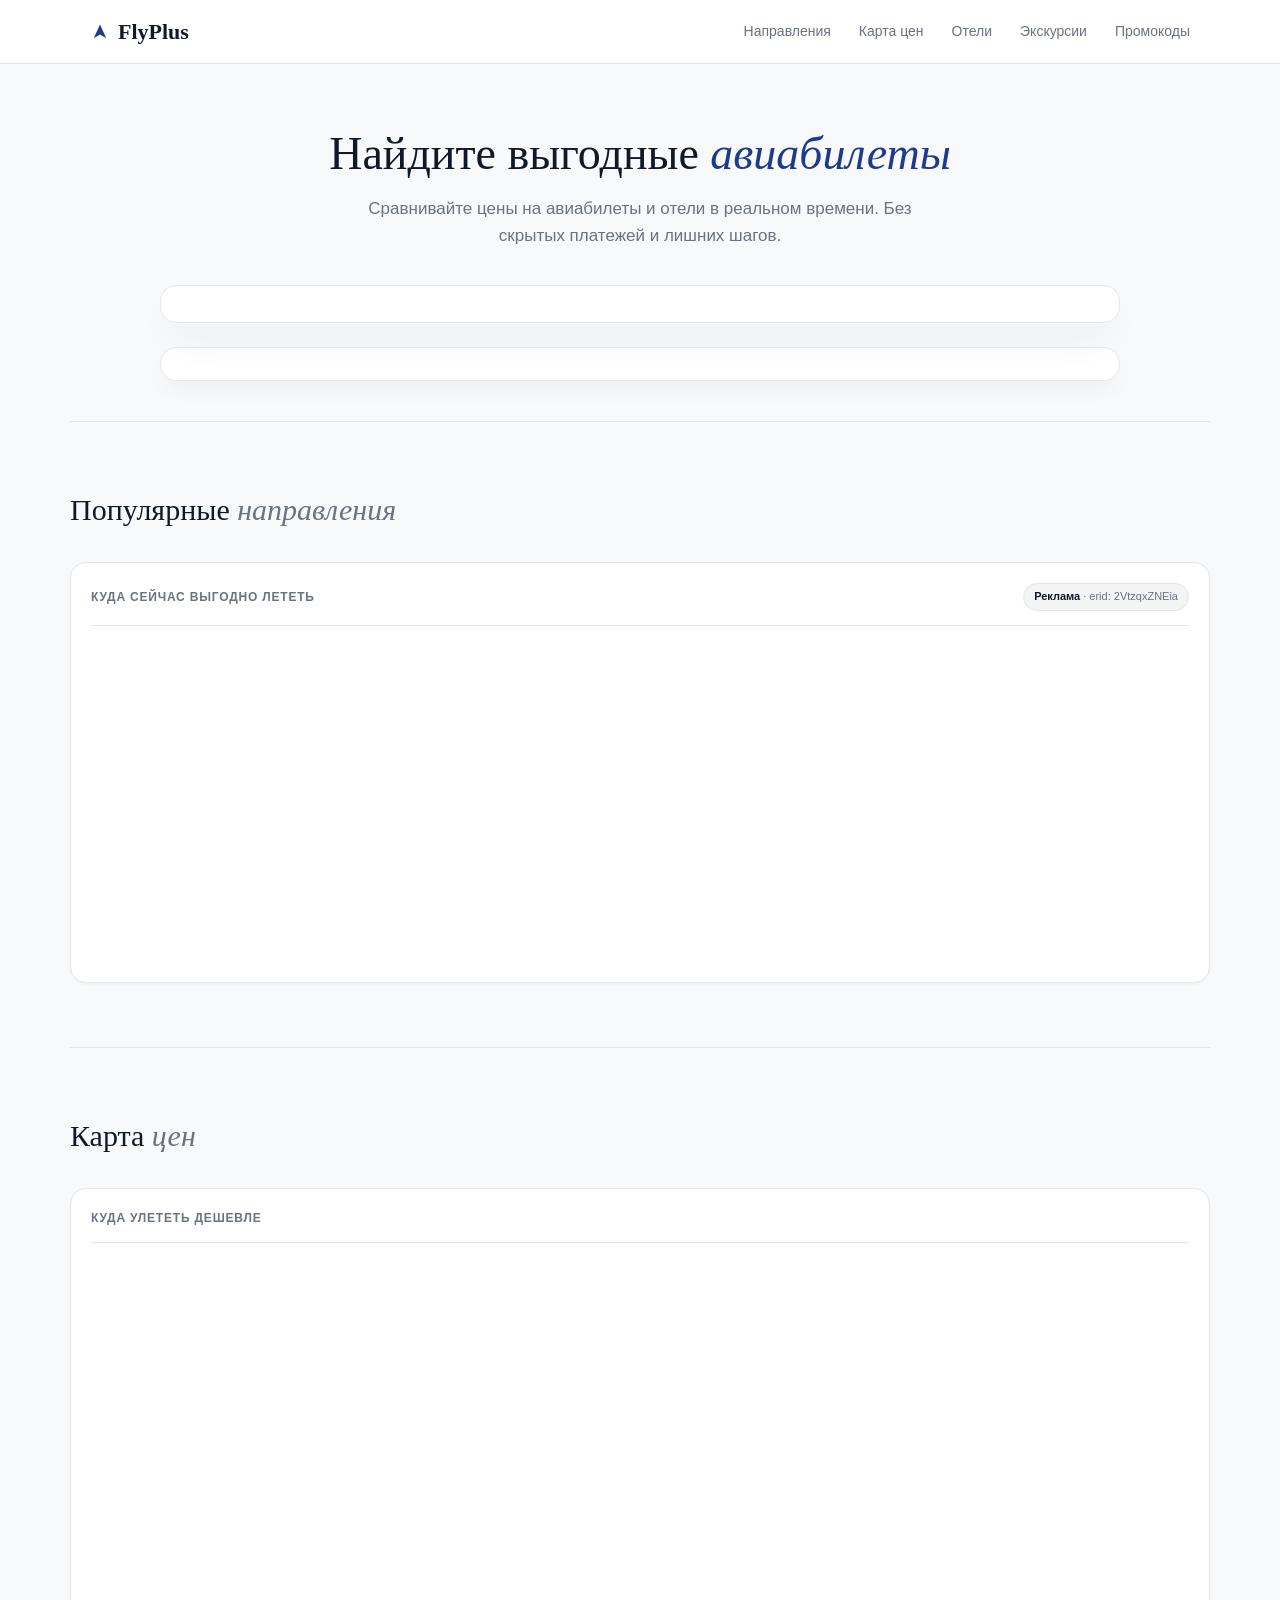
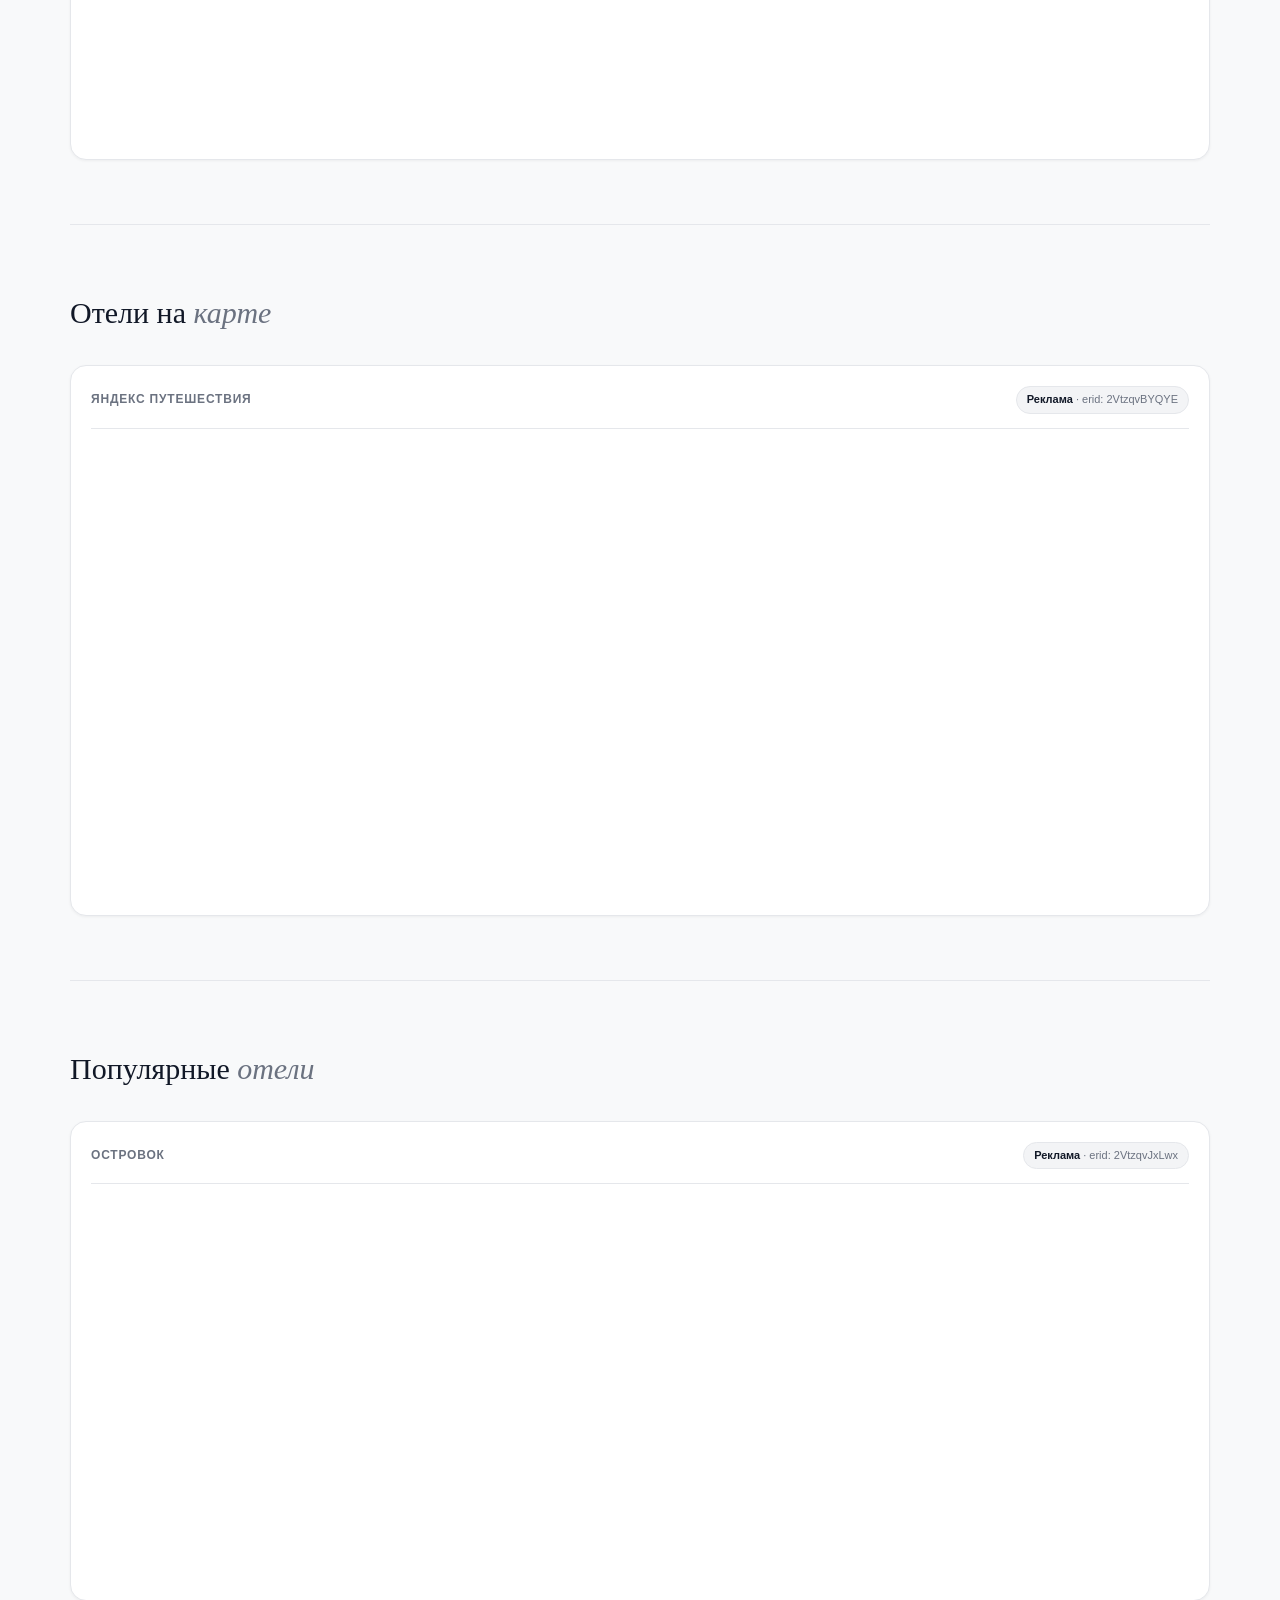
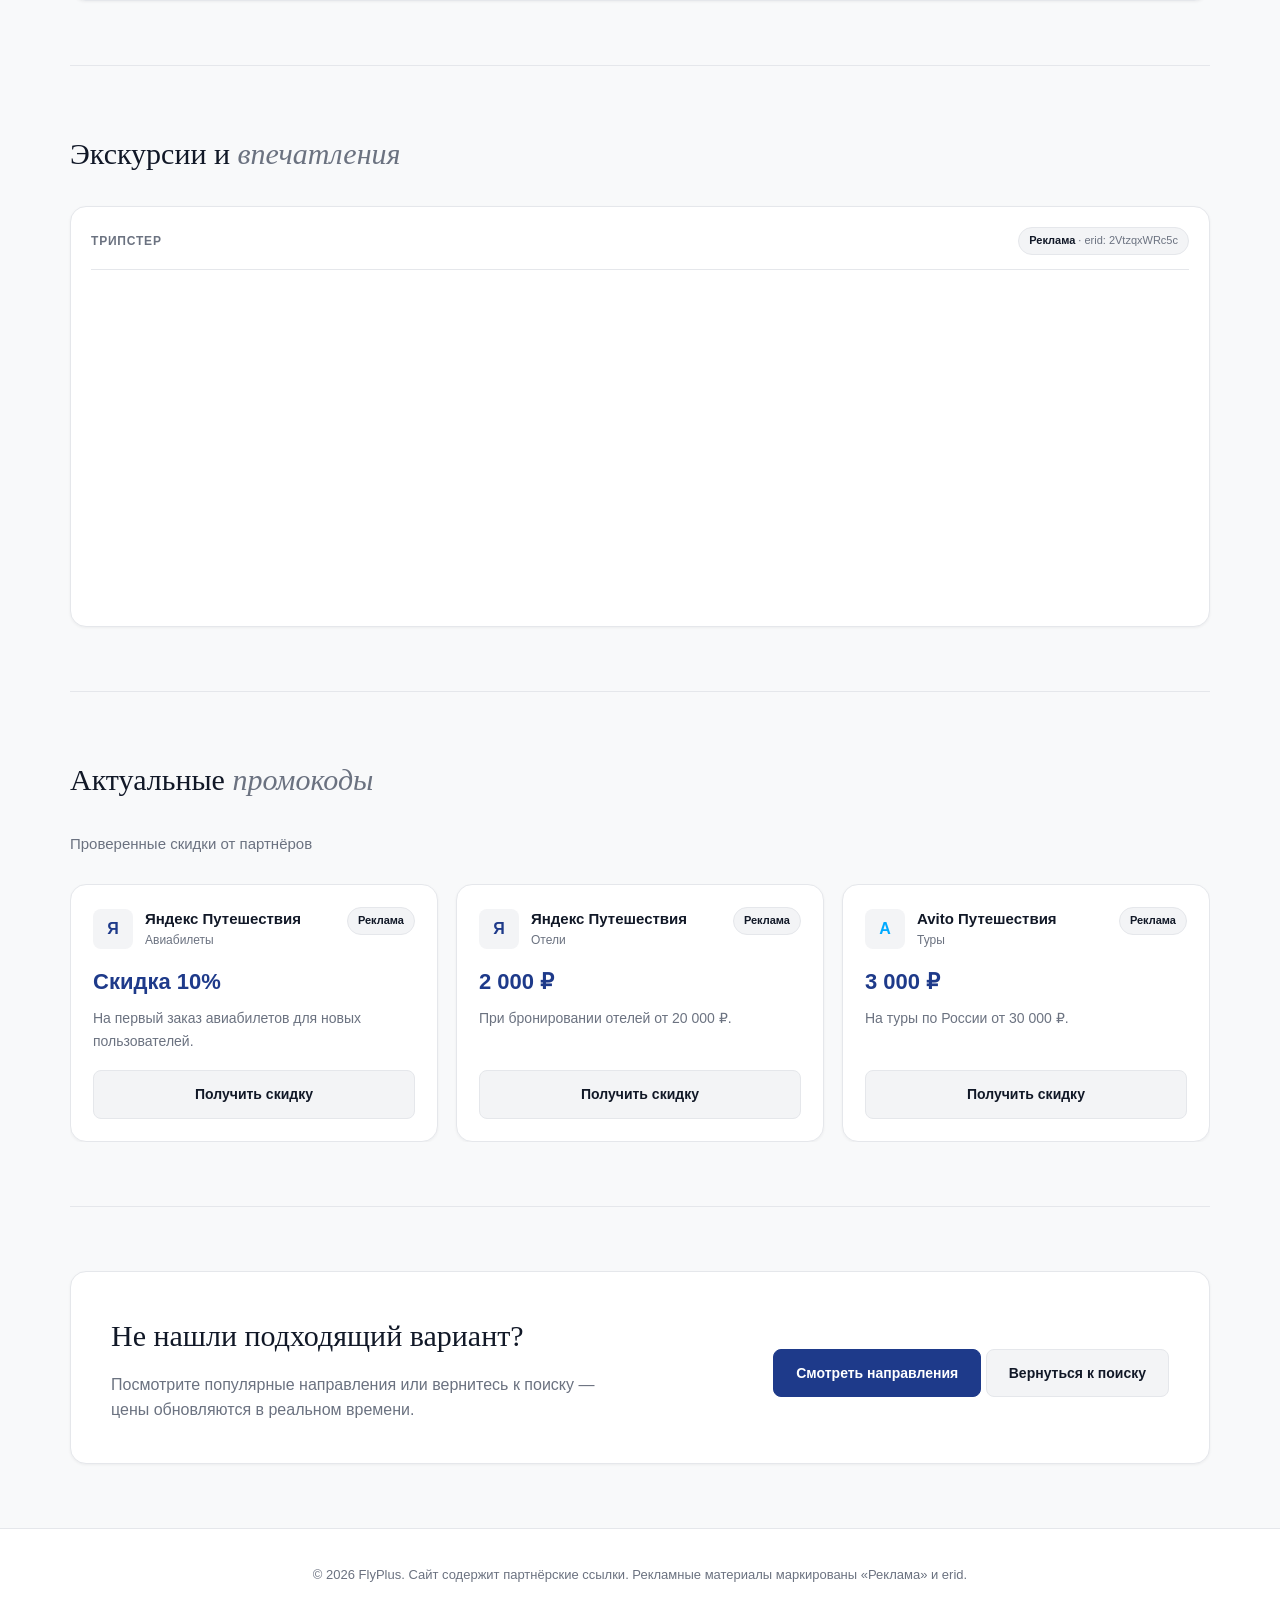
==== index.html @ fe282778 "Add files via upload" ====
<!DOCTYPE html>
<html lang="ru">
<head>
  <meta charset="utf-8">
  <meta name="viewport" content="width=device-width, initial-scale=1, viewport-fit=cover">
  <title>FlyPlus — Поиск выгодных авиабилетов и отелей</title>
  <meta name="description" content="Сравнивайте цены на авиабилеты и отели в реальном времени. Актуальные предложения, промокоды и удобный поиск без лишних шагов.">
  <link rel="canonical" href="https://flyplus.ru/">
  <meta name="theme-color" content="#F8F9FA">

  <!-- Open Graph -->
  <meta property="og:type" content="website">
  <meta property="og:site_name" content="FlyPlus">
  <meta property="og:locale" content="ru_RU">
  <meta property="og:url" content="https://flyplus.ru/">
  <meta property="og:title" content="FlyPlus — Поиск выгодных авиабилетов и отелей">
  <meta property="og:description" content="Сравнивайте цены на авиабилеты и отели. Без скрытых платежей и лишних шагов.">
  <meta property="og:image" content="https://flyplus.ru/og-image.jpg">

  <link rel="icon" href="data:image/svg+xml,%3Csvg xmlns='http://www.w3.org/2000/svg' viewBox='0 0 32 32'%3E%3Crect width='32' height='32' rx='8' fill='%23F3F4F6'/%3E%3Cpath d='M16 7l7 18-7-4-7 4z' fill='%231E3A8A'/%3E%3C/svg%3E">

  <link rel="stylesheet" href="css/style.css">

  <!-- White Label -->
  <script>
    (function () {
      var script = document.createElement("script");
      script.async = 1;
      script.type = "module";
      script.src = "https://tpwidg.com/wl_web/main.js?wl_id=24086";
      document.head.appendChild(script);
    })();
  </script>
</head>
<body>

<header class="header" role="banner">
  <div class="container header__in">
    <a href="/" class="logo" aria-label="FlyPlus — на главную">
      <svg viewBox="0 0 32 32" aria-hidden="true"><path d="M16 4l10 22-10-6-10 6z"/></svg>
      <span>FlyPlus</span>
    </a>
    <nav class="nav" aria-label="Навигация">
      <a href="#directions">Направления</a>
      <a href="#pricemap">Карта цен</a>
      <a href="#hotels">Отели</a>
      <a href="#excursions">Экскурсии</a>
      <a href="#promo">Промокоды</a>
    </nav>
  </div>
</header>

<main>

  <!-- 1. HERO + ПОИСК -->
  <section class="hero container">
    <h1 class="hero-title">Найдите выгодные <em>авиабилеты</em></h1>
    <p class="hero-subtitle">Сравнивайте цены на авиабилеты и отели в реальном времени. Без скрытых платежей и лишних шагов.</p>

    <div class="search-wrapper">
      <div id="tpwl-search"></div>
    </div>

    <div class="results-wrapper">
      <div id="tpwl-tickets"></div>
    </div>
  </section>

  <!-- 2. ПОПУЛЯРНЫЕ НАПРАВЛЕНИЯ -->
  <section class="section container" id="directions">
    <h2 class="section-title">Популярные <em>направления</em></h2>
    <div class="wcard">
      <div class="wcard__top">
        <span class="wcard__title">Куда сейчас выгодно лететь</span>
        <span class="ad-chip"><b>Реклама</b> · erid: 2VtzqxZNEia</span>
      </div>
      <div class="widget-container" style="min-height: 320px;">
        <script async src="https://tpwidg.com/content?currency=rub&trs=191650&shmarker=388310&destination=AER&target_host=www.aviasales.ru%2Fsearch&locale=ru&limit=6&powered_by=true&primary=%230085FF&erid=2VtzqxZNEia&promo_id=4044&campaign_id=100" charset="utf-8"></script>
      </div>
    </div>
  </section>

  <!-- 3. КАРТА ЦЕН -->
  <section class="section container" id="pricemap">
    <h2 class="section-title">Карта <em>цен</em></h2>
    <div class="wcard">
      <div class="wcard__top">
        <span class="wcard__title">Куда улететь дешевле</span>
      </div>
      <div class="widget-container" style="min-height: 480px; overflow-x: auto;">
        <script async src="https://tpwidg.com/content?currency=rub&trs=191650&shmarker=388310&lat=&lng=&powered_by=true&search_host=www.aviasales.ru%2Fsearch&locale=ru&value_min=0&value_max=1000000&round_trip=true&only_direct=false&radius=1&draggable=true&disable_zoom=false&show_logo=false&scrollwheel=false&primary=%231E3A8A&secondary=%231E3A8A&light=%23ffffff&width=800&height=480&zoom=2&promo_id=4054&campaign_id=100" charset="utf-8"></script>
      </div>
    </div>
  </section>

  <!-- 4. ОТЕЛИ НА КАРТЕ -->
  <section class="section container" id="hotels">
    <h2 class="section-title">Отели на <em>карте</em></h2>
    <div class="wcard">
      <div class="wcard__top">
        <span class="wcard__title">Яндекс Путешествия</span>
        <span class="ad-chip"><b>Реклама</b> · erid: 2VtzqvBYQYE</span>
      </div>
      <div class="widget-container" style="min-height: 450px;">
        <script async src="https://tpwidg.com/content?trs=191650&shmarker=388310&city=239&theme=light&powered_by=false&erid=2VtzqvBYQYE&campaign_id=193&promo_id=8631" charset="utf-8"></script>
      </div>
    </div>
  </section>

  <!-- 5. ПОПУЛЯРНЫЕ ОТЕЛИ -->
  <section class="section container">
    <h2 class="section-title">Популярные <em>отели</em></h2>
    <div class="wcard">
      <div class="wcard__top">
        <span class="wcard__title">Островок</span>
        <span class="ad-chip"><b>Реклама</b> · erid: 2VtzqvJxLwx</span>
      </div>
      <div class="widget-container" style="min-height: 380px;">
        <script async src="https://tpwidg.com/content?trs=191650&shmarker=388310&region=5580_%D0%A1%D0%BE%D1%87%D0%B8&star=1&rating=0&distance=30&hotelkind=Hotel&number=5&powered_by=false&erid=2VtzqvJxLwx&campaign_id=459&promo_id=7240" charset="utf-8"></script>
      </div>
    </div>
  </section>

  <!-- 6. ЭКСКУРСИИ -->
  <section class="section container" id="excursions">
    <h2 class="section-title">Экскурсии и <em>впечатления</em></h2>
    <div class="wcard">
      <div class="wcard__top">
        <span class="wcard__title">Трипстер</span>
        <span class="ad-chip"><b>Реклама</b> · erid: 2VtzqxWRc5c</span>
      </div>
      <div class="widget-container" style="min-height: 320px;">
        <script async src="https://tpwidg.com/content?trs=191650&shmarker=388310&num=3&powered_by=false&widget_template=horizontal&logo=true&widgetbar=false&nolistbutton=false&price=false&widgetbar_position=top&erid=2VtzqxWRc5c&promo_id=1499&campaign_id=11" charset="utf-8"></script>
      </div>
    </div>
  </section>

  <!-- 7. ПРОМОКОДЫ -->
  <section class="section container" id="promo">
    <div class="section-header">
      <div>
        <h2 class="section-title">Актуальные <em>промокоды</em></h2>
        <p>Проверенные скидки от партнёров</p>
      </div>
    </div>

    <div class="carousel-container">
      <div class="carousel-track" id="promo-track">

        <article class="promo-card">
          <div class="promo-card__header">
            <div class="promo-card__brand">
              <div class="brand-icon">Я</div>
              <div>
                <div class="brand-name">Яндекс Путешествия</div>
                <div class="brand-sub">Авиабилеты</div>
              </div>
            </div>
            <span class="ad-chip"><b>Реклама</b></span>
          </div>
          <div class="promo-card__discount">Скидка 10%</div>
          <div class="promo-card__desc">На первый заказ авиабилетов для новых пользователей.</div>
          <a href="https://yandex.tpx.li/6RZoWftY?erid=2VtzqueU2SJ" target="_blank" rel="nofollow sponsored noopener" class="btn">Получить скидку</a>
        </article>

        <article class="promo-card">
          <div class="promo-card__header">
            <div class="promo-card__brand">
              <div class="brand-icon">Я</div>
              <div>
                <div class="brand-name">Яндекс Путешествия</div>
                <div class="brand-sub">Отели</div>
              </div>
            </div>
            <span class="ad-chip"><b>Реклама</b></span>
          </div>
          <div class="promo-card__discount">2 000 ₽</div>
          <div class="promo-card__desc">При бронировании отелей от 20 000 ₽.</div>
          <a href="https://yandex.tpx.li/pvVxBU2P?erid=2Vtzqufx1ie" target="_blank" rel="nofollow sponsored noopener" class="btn">Получить скидку</a>
        </article>

        <article class="promo-card">
          <div class="promo-card__header">
            <div class="promo-card__brand">
              <div class="brand-icon" style="color:#00AAFF">A</div>
              <div>
                <div class="brand-name">Avito Путешествия</div>
                <div class="brand-sub">Туры</div>
              </div>
            </div>
            <span class="ad-chip"><b>Реклама</b></span>
          </div>
          <div class="promo-card__discount">3 000 ₽</div>
          <div class="promo-card__desc">На туры по России от 30 000 ₽.</div>
          <a href="https://avito.tpx.li/LYbeh4gt?erid=2VtzquiuzHL" target="_blank" rel="nofollow sponsored noopener" class="btn">Получить скидку</a>
        </article>

        <article class="promo-card">
          <div class="promo-card__header">
            <div class="promo-card__brand">
              <div class="brand-icon">О</div>
              <div>
                <div class="brand-name">Островок</div>
                <div class="brand-sub">Отели</div>
              </div>
            </div>
            <span class="ad-chip"><b>Реклама</b></span>
          </div>
          <div class="promo-card__discount">Скидка</div>
          <div class="promo-card__desc">Актуальные предложения на отели.</div>
          <a href="https://ostrovok.tpx.li/SEo2IdTI?erid=2VtzqusouyQ" target="_blank" rel="nofollow sponsored noopener" class="btn">Смотреть</a>
        </article>

      </div>
    </div>
  </section>

  <!-- 8. ФИНАЛЬНЫЙ ПРИЗЫВ -->
  <section class="section container" id="final-cta">
    <div class="promo-banner">
      <div>
        <h2 class="section-title" style="margin-bottom: 12px;">Не нашли подходящий вариант?</h2>
        <p style="color: var(--text-muted); max-width: 520px; margin: 0;">
          Посмотрите популярные направления или вернитесь к поиску — цены обновляются в реальном времени.
        </p>
      </div>
      <div class="promo-banner__cta">
        <a href="#directions" class="btn btn-primary">Смотреть направления</a>
        <a href="#" class="btn" style="margin-top: 12px; display: inline-flex;" onclick="window.scrollTo({top: 0, behavior: 'smooth'}); return false;">Вернуться к поиску</a>
      </div>
    </div>
  </section>

</main>

<footer class="footer">
  <div class="container">
    <p>© 2026 FlyPlus. Сайт содержит партнёрские ссылки. Рекламные материалы маркированы «Реклама» и erid.</p>
  </div>
</footer>

<script src="js/main.js" defer></script>
</body>
</html>
---- css/style.css ----
:root {
  --bg-body: #F8F9FA;
  --bg-surface: #FFFFFF;
  --text-main: #111827;
  --text-muted: #6B7280;
  --accent: #1E3A8A;
  --accent-hover: #1E40AF;
  --border: #E5E7EB;
  
  --font-serif: "Playfair Display", ui-serif, Georgia, Cambria, "Times New Roman", Times, serif;
  --font-sans: -apple-system, BlinkMacSystemFont, "Segoe UI", Roboto, Helvetica, Arial, sans-serif;
  
  --shadow-sm: 0 1px 3px rgba(0,0,0,0.05);
  --shadow-md: 0 10px 25px -5px rgba(0, 0, 0, 0.05), 0 8px 10px -6px rgba(0, 0, 0, 0.01);
  --shadow-lg: 0 20px 40px -10px rgba(0, 0, 0, 0.08);
}

*, *::before, *::after {
  box-sizing: border-box;
  margin: 0;
  padding: 0;
}

@media (prefers-reduced-motion: reduce) {
  html { scroll-behavior: auto; }
  *, *::before, *::after {
    animation-duration: 0.01ms !important;
    animation-iteration-count: 1 !important;
    transition-duration: 0.01ms !important;
    scroll-behavior: auto !important;
  }
}

html { scroll-behavior: smooth; }

body {
  font-family: var(--font-sans);
  background-color: var(--bg-body);
  color: var(--text-main);
  line-height: 1.6;
  -webkit-font-smoothing: antialiased;
  -moz-osx-font-smoothing: grayscale;
  overflow-x: hidden;
}

.container { 
  max-width: 1140px; 
  margin: 0 auto; 
  padding-left: max(20px, env(safe-area-inset-left));
  padding-right: max(20px, env(safe-area-inset-right));
}

/* Шапка */
.header {
  position: sticky;
  top: 0;
  z-index: 100;
  background: rgba(255, 255, 255, 0.92);
  backdrop-filter: blur(12px);
  -webkit-backdrop-filter: blur(12px);
  border-bottom: 1px solid var(--border);
  padding: 14px 0;
}

.header__in {
  display: flex;
  align-items: center;
  justify-content: space-between;
}

.logo {
  font-family: var(--font-serif);
  font-size: 22px;
  font-weight: 600;
  color: var(--text-main);
  text-decoration: none;
  display: flex;
  align-items: center;
  gap: 8px;
}

.logo svg {
  width: 20px;
  fill: var(--accent);
}

.nav {
  display: flex;
  gap: 28px;
}

.nav a {
  color: var(--text-muted);
  text-decoration: none;
  font-size: 14px;
  font-weight: 500;
  transition: color 0.2s;
}

.nav a:hover {
  color: var(--text-main);
}

/* Hero */
.hero {
  padding: 64px 0 40px;
  text-align: center;
}

.hero-title {
  font-family: var(--font-serif);
  font-size: clamp(30px, 5vw, 46px);
  margin-bottom: 14px;
  font-weight: 400;
  line-height: 1.15;
}

.hero-title em {
  color: var(--accent);
  font-style: italic;
}

.hero-subtitle {
  color: var(--text-muted);
  font-size: clamp(15px, 2vw, 17px);
  max-width: 580px;
  margin: 0 auto 36px;
}

/* Поиск */
.search-wrapper {
  width: 100%;
  max-width: 960px;
  margin: 0 auto;
  background: var(--bg-surface);
  border: 1px solid var(--border);
  border-radius: 16px;
  padding: 18px;
  box-shadow: var(--shadow-lg);
  position: relative;
  z-index: 10;
}

.results-wrapper {
  width: 100%;
  max-width: 960px;
  margin: 24px auto 0;
  min-height: 20px;
}

.results-wrapper:has(iframe),
.results-wrapper:not(:empty) {
  background: var(--bg-surface);
  border: 1px solid var(--border);
  border-radius: 16px;
  padding: 16px;
  box-shadow: var(--shadow-md);
}

#tpwl-search,
#tpwl-tickets {
  width: 100%;
  border-radius: 8px;
  overflow: visible;
}

/* Секции */
.section {
  padding: 64px 0;
  border-top: 1px solid var(--border);
}

.section-title {
  font-family: var(--font-serif);
  font-size: clamp(24px, 4vw, 30px);
  margin-bottom: 28px;
  font-weight: 400;
}

.section-title em {
  color: var(--text-muted);
  font-style: italic;
}

/* Карточки виджетов */
.wcard {
  background: var(--bg-surface);
  border: 1px solid var(--border);
  border-radius: 16px;
  padding: 20px;
  box-shadow: var(--shadow-sm);
}

.wcard__top {
  display: flex;
  flex-wrap: wrap;
  gap: 12px;
  justify-content: space-between;
  align-items: center;
  padding-bottom: 14px;
  margin-bottom: 16px;
  border-bottom: 1px solid var(--border);
}

.wcard__title {
  font-size: 12px;
  text-transform: uppercase;
  letter-spacing: 0.8px;
  color: var(--text-muted);
  font-weight: 600;
}

.ad-chip {
  font-size: 11px;
  color: var(--text-muted);
  background: #F3F4F6;
  padding: 4px 10px;
  border-radius: 20px;
  border: 1px solid var(--border);
}

.ad-chip b {
  color: var(--text-main);
}

.widget-container {
  width: 100%;
  content-visibility: auto;
}

.widget-container iframe {
  border-radius: 8px;
  max-width: 100%;
}

/* Промокоды */
.section-header {
  display: flex;
  flex-wrap: wrap;
  gap: 16px;
  justify-content: space-between;
  align-items: flex-end;
  margin-bottom: 28px;
}

.section-header p {
  color: var(--text-muted);
  font-size: 15px;
  margin-top: 6px;
}

.carousel-container {
  overflow: hidden;
  position: relative;
}

.carousel-track {
  display: flex;
  gap: 18px;
  transition: transform 0.4s ease;
  will-change: transform;
}

.promo-card {
  flex: 0 0 calc(33.333% - 12px);
  background: var(--bg-surface);
  border: 1px solid var(--border);
  border-radius: 16px;
  padding: 22px;
  display: flex;
  flex-direction: column;
  box-shadow: var(--shadow-sm);
  transition: transform 0.2s, box-shadow 0.2s;
}

.promo-card:hover {
  transform: translateY(-3px);
  box-shadow: var(--shadow-md);
}

.promo-card__header {
  display: flex;
  flex-wrap: wrap;
  gap: 12px;
  justify-content: space-between;
  align-items: flex-start;
  margin-bottom: 14px;
}

.promo-card__brand {
  display: flex;
  align-items: center;
  gap: 12px;
}

.brand-icon {
  width: 40px;
  height: 40px;
  border-radius: 8px;
  background: #F3F4F6;
  display: grid;
  place-items: center;
  font-weight: 700;
  color: var(--accent);
  font-size: 16px;
}

.brand-name {
  font-weight: 600;
  color: var(--text-main);
  font-size: 15px;
}

.brand-sub {
  font-size: 12px;
  color: var(--text-muted);
}

.promo-card__discount {
  font-size: 22px;
  font-weight: 700;
  color: var(--accent);
  margin-bottom: 8px;
}

.promo-card__desc {
  font-size: 14px;
  color: var(--text-muted);
  margin-bottom: 18px;
  flex-grow: 1;
}

/* Кнопки */
.btn {
  display: inline-flex;
  align-items: center;
  justify-content: center;
  padding: 12px 22px;
  border-radius: 8px;
  font-weight: 600;
  text-decoration: none;
  background: #F3F4F6;
  color: var(--text-main);
  border: 1px solid var(--border);
  transition: all 0.2s ease;
  font-size: 14px;
  cursor: pointer;
  -webkit-tap-highlight-color: transparent;
}

.btn:hover {
  background: var(--accent);
  color: #fff;
  border-color: var(--accent);
}

.btn-primary {
  background: var(--accent);
  color: #fff;
  border-color: var(--accent);
}

.btn-primary:hover {
  background: var(--accent-hover);
}

/* Промо-баннер (финальный CTA) */
.promo-banner {
  background: var(--bg-surface);
  border: 1px solid var(--border);
  border-radius: 16px;
  padding: clamp(24px, 4vw, 40px);
  display: grid;
  grid-template-columns: 1fr;
  gap: 28px;
  align-items: center;
  box-shadow: var(--shadow-sm);
}

@media (min-width: 768px) {
  .promo-banner {
    grid-template-columns: 1fr auto;
  }
}

.promo-banner__cta {
  text-align: left;
}

@media (min-width: 768px) {
  .promo-banner__cta {
    text-align: right;
  }
}

/* Футер */
.footer {
  background: #FFFFFF;
  border-top: 1px solid var(--border);
  padding: 36px 0;
  text-align: center;
  color: var(--text-muted);
  font-size: 13px;
}

/* Адаптив */
@media (max-width: 1024px) {
  .promo-card {
    flex: 0 0 calc(50% - 9px);
  }
}

@media (max-width: 768px) {
  .nav {
    display: none;
  }

  .hero {
    padding: 36px 0 28px;
  }

  .section {
    padding: 48px 0;
  }

  .wcard {
    padding: 16px;
  }
}

@media (max-width: 640px) {
  .promo-card {
    flex: 0 0 100%;
  }

  .search-wrapper {
    padding: 14px;
  }
}
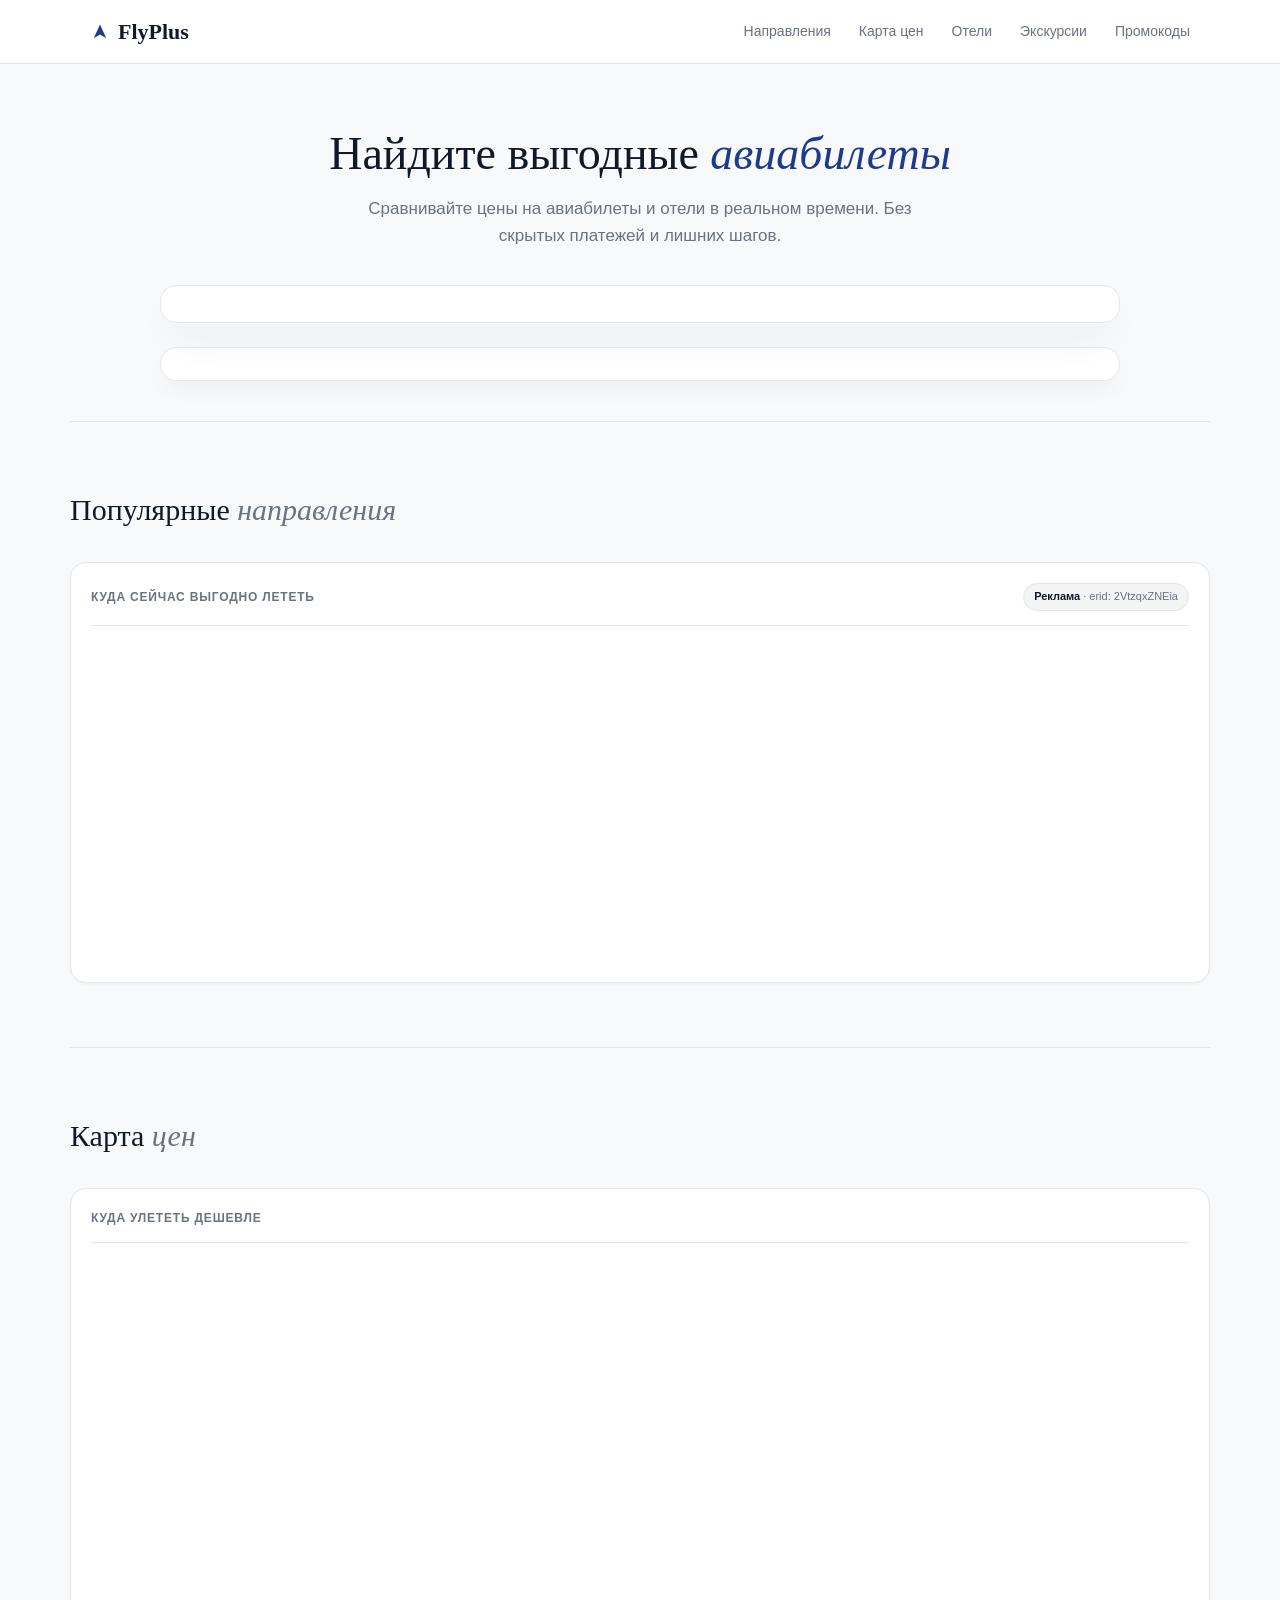
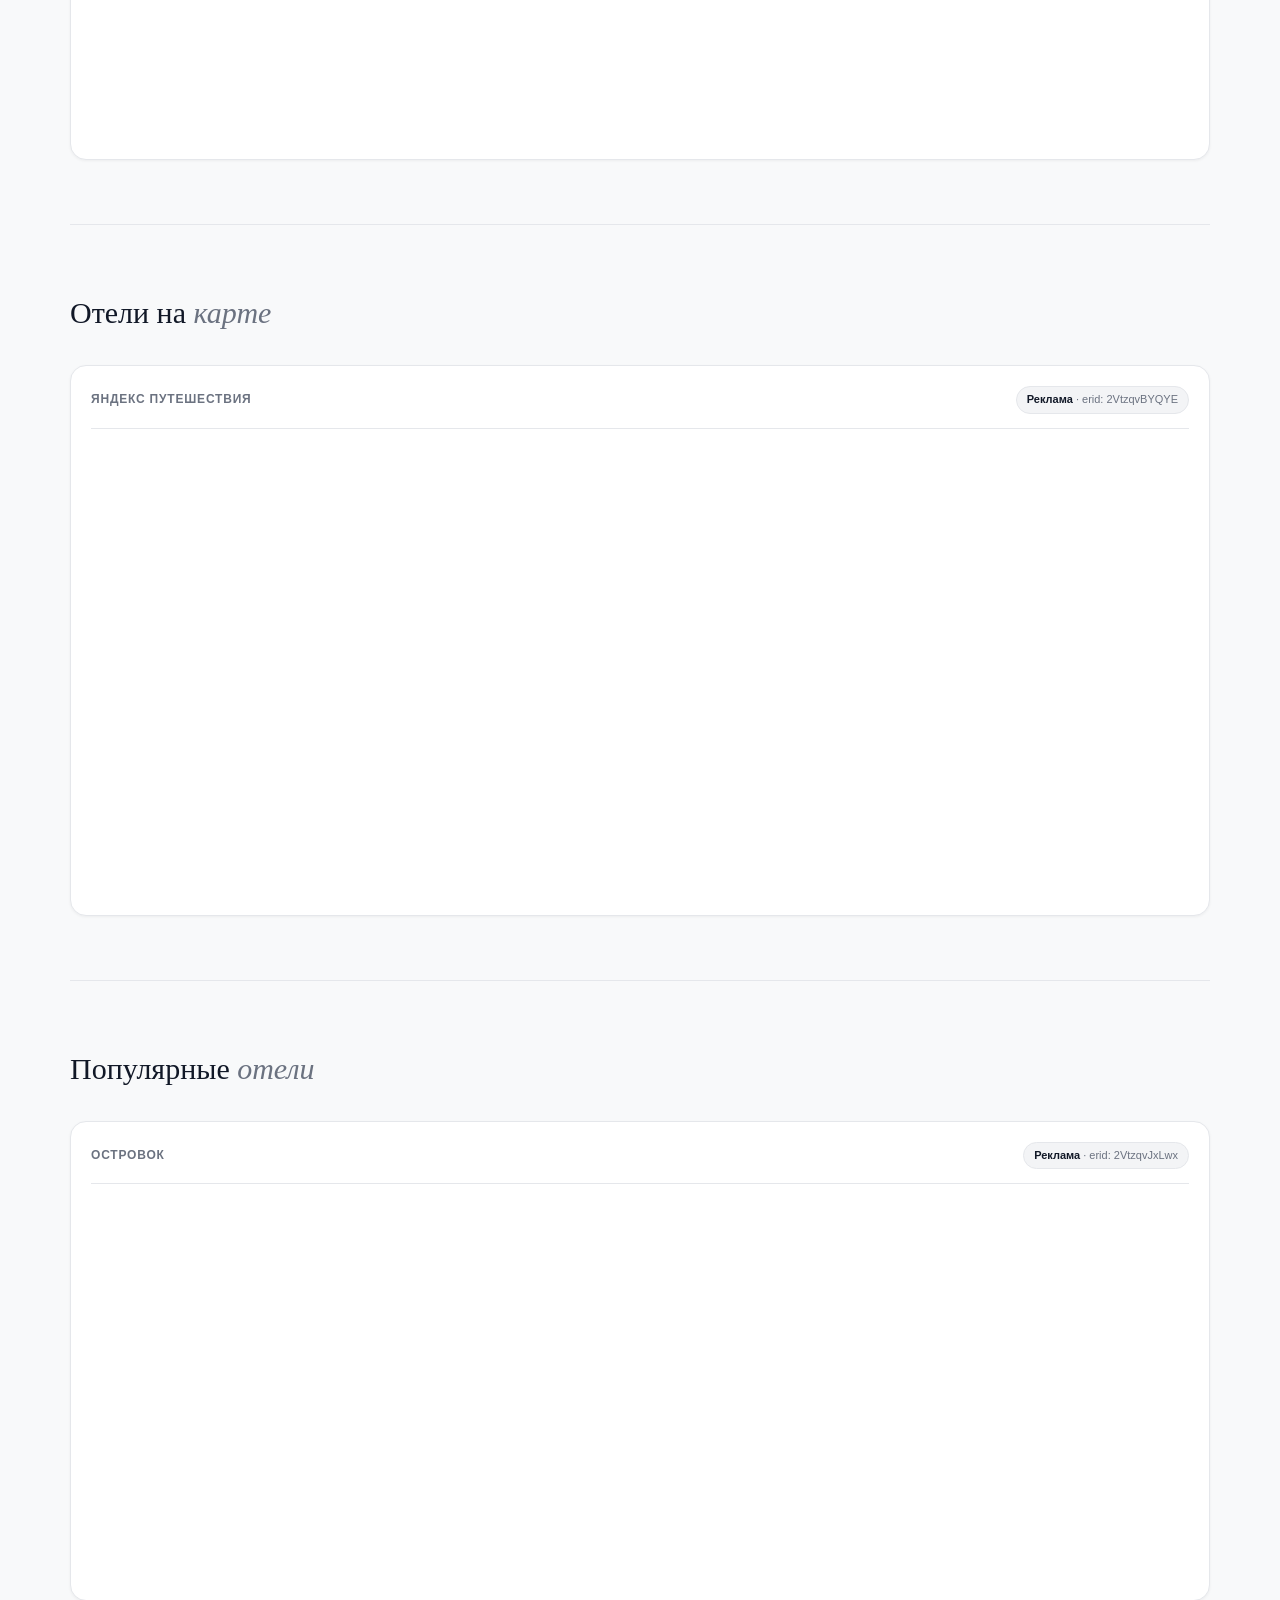
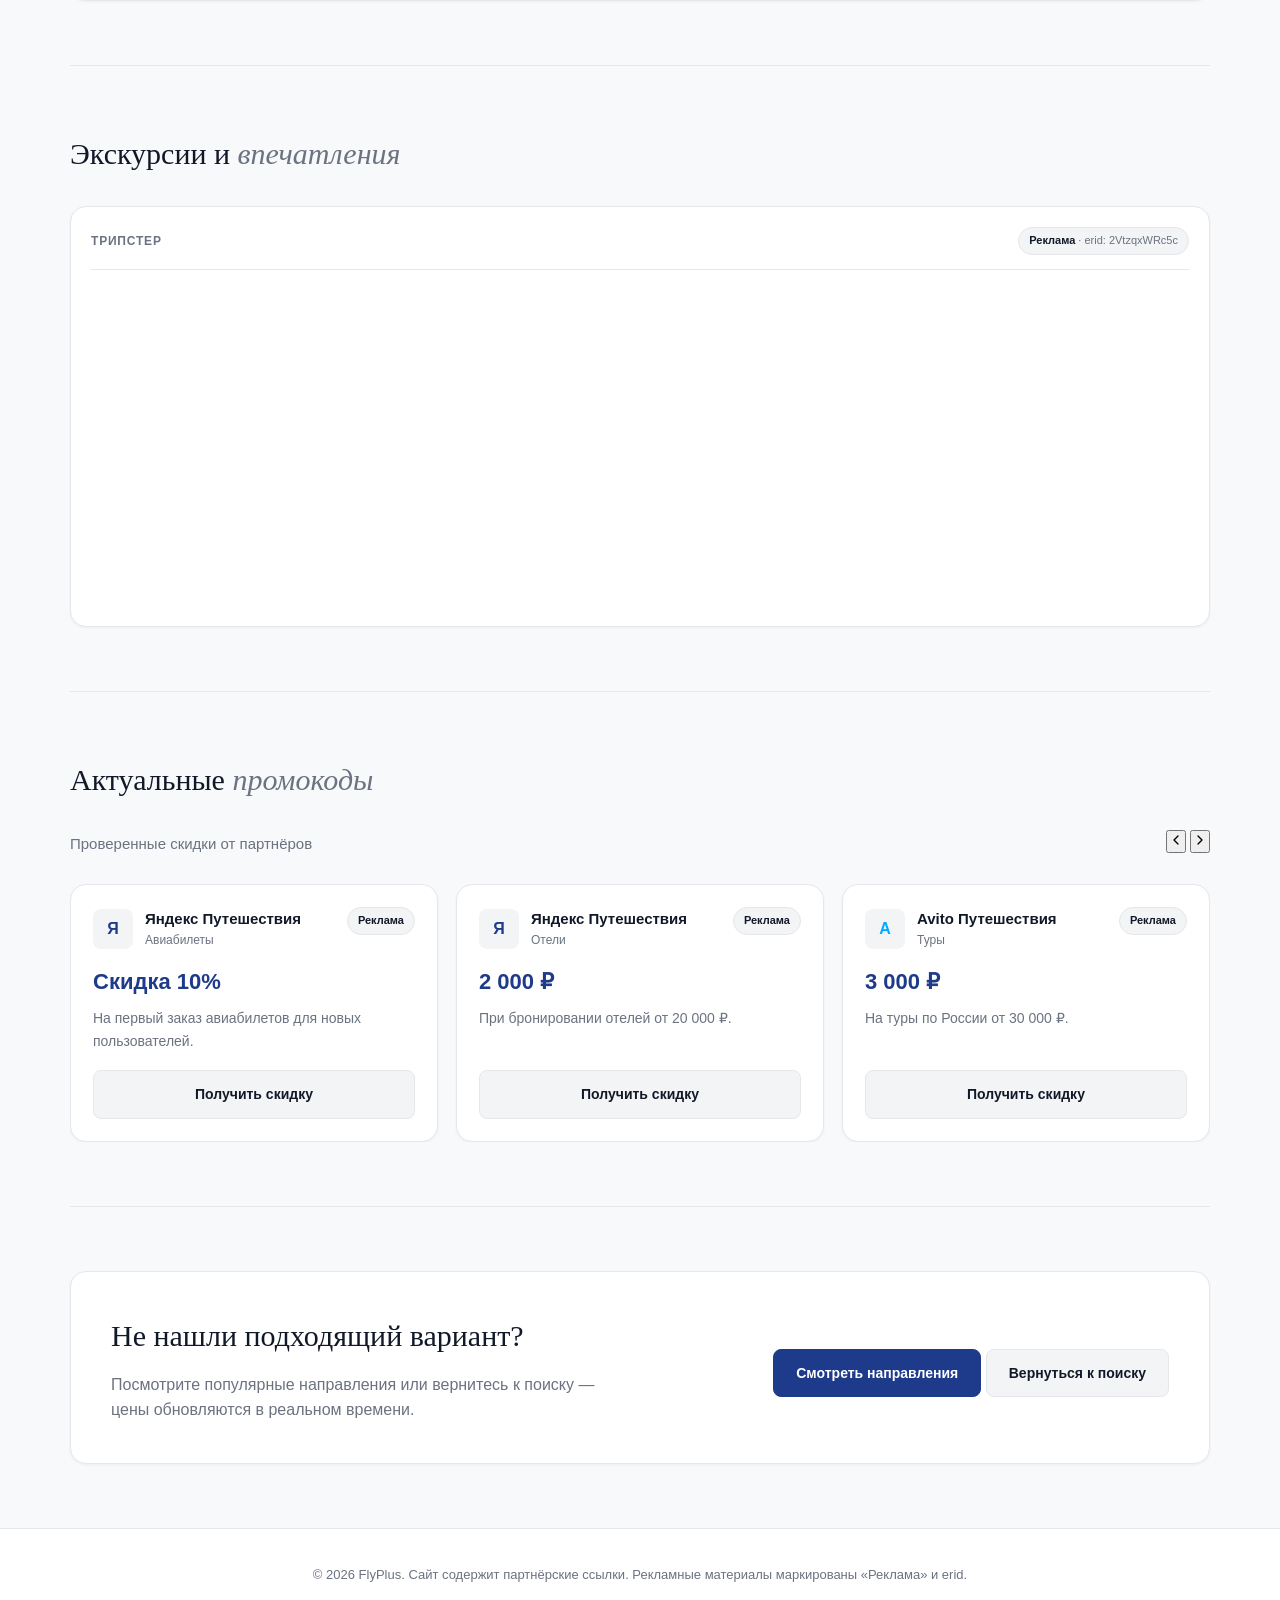
==== commit 88074b0b: "Add files via upload" ====
--- a/index.html
+++ b/index.html
@@ -1,4 +1,3 @@
- 
 <!DOCTYPE html>
 <html lang="ru">
 <head>
@@ -9,7 +8,6 @@
   <link rel="canonical" href="https://flyplus.ru/">
   <meta name="theme-color" content="#F8F9FA">
 
-  <!-- Open Graph -->
   <meta property="og:type" content="website">
   <meta property="og:site_name" content="FlyPlus">
   <meta property="og:locale" content="ru_RU">
@@ -22,7 +20,6 @@
 
   <link rel="stylesheet" href="css/style.css">
 
-  <!-- White Label -->
   <script>
     (function () {
       var script = document.createElement("script");
@@ -89,7 +86,7 @@
         <span class="wcard__title">Куда улететь дешевле</span>
       </div>
       <div class="widget-container" style="min-height: 480px; overflow-x: auto;">
-        <script async src="https://tpwidg.com/content?currency=rub&trs=191650&shmarker=388310&lat=&lng=&powered_by=true&search_host=www.aviasales.ru%2Fsearch&locale=ru&value_min=0&value_max=1000000&round_trip=true&only_direct=false&radius=1&draggable=true&disable_zoom=false&show_logo=false&scrollwheel=false&primary=%231E3A8A&secondary=%231E3A8A&light=%23ffffff&width=800&height=480&zoom=2&promo_id=4054&campaign_id=100" charset="utf-8"></script>
+        <script async src="https://tpwidg.com/content?currency=rub&trs=191650&shmarker=388310&lat=&lng=&powered_by=true&search_host=www.aviasales.ru%2Fsearch&locale=ru&value_min=0&value_max=1000000&round_trip=true&only_direct=false&radius=1&draggable=true&disable_zoom=false&show_logo=false&scrollwheel=false&primary=%231E3A8A&secondary=%231E3A8A&light=%23ffffff&height=480&zoom=2&promo_id=4054&campaign_id=100" charset="utf-8"></script>
       </div>
     </div>
   </section>
@@ -142,6 +139,14 @@
       <div>
         <h2 class="section-title">Актуальные <em>промокоды</em></h2>
         <p>Проверенные скидки от партнёров</p>
+      </div>
+      <div class="carousel-nav">
+        <button class="carousel-btn prev" aria-label="Предыдущие промокоды" type="button">
+          <svg width="16" height="16" viewBox="0 0 24 24" fill="none" stroke="currentColor" stroke-width="2" stroke-linecap="round" stroke-linejoin="round"><path d="M15 18l-6-6 6-6"/></svg>
+        </button>
+        <button class="carousel-btn next" aria-label="Следующие промокоды" type="button">
+          <svg width="16" height="16" viewBox="0 0 24 24" fill="none" stroke="currentColor" stroke-width="2" stroke-linecap="round" stroke-linejoin="round"><path d="M9 18l6-6-6-6"/></svg>
+        </button>
       </div>
     </div>
 
@@ -242,4 +247,4 @@
 
 <script src="js/main.js" defer></script>
 </body>
-</html>+</html>
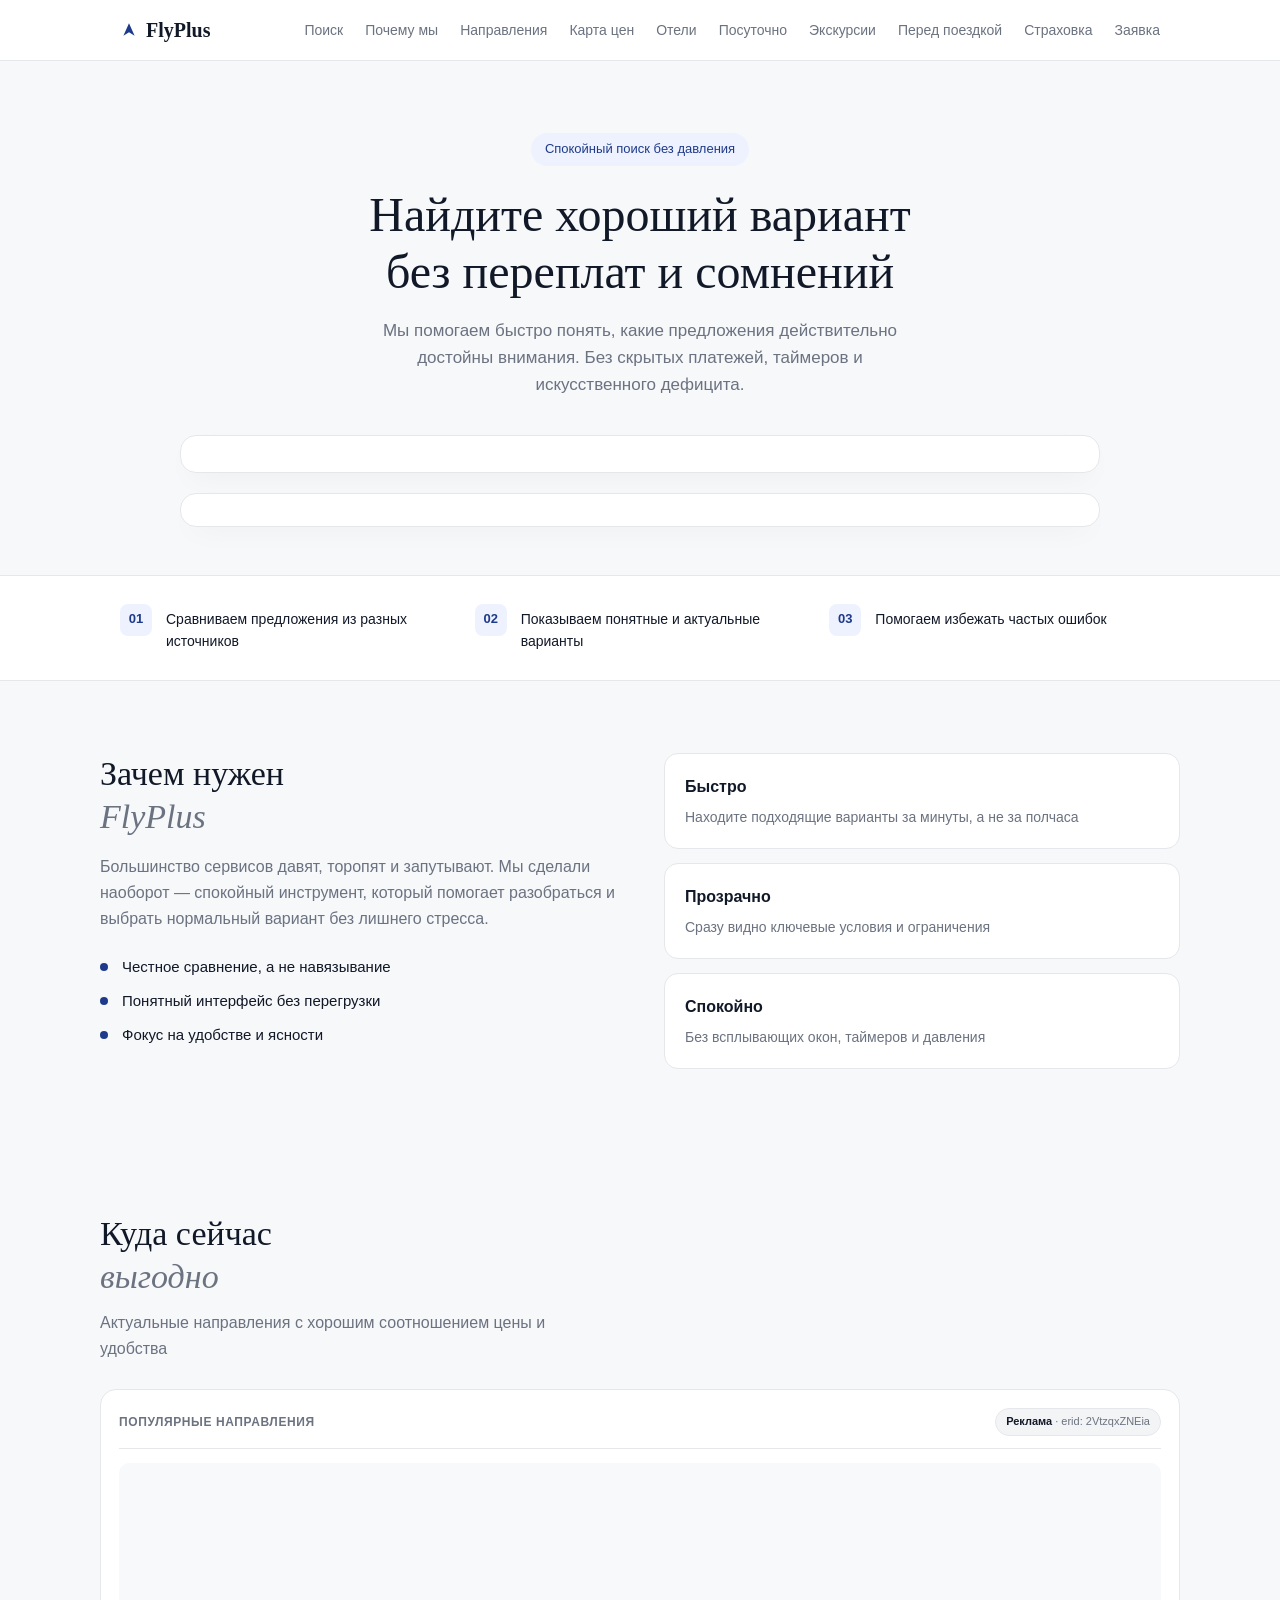
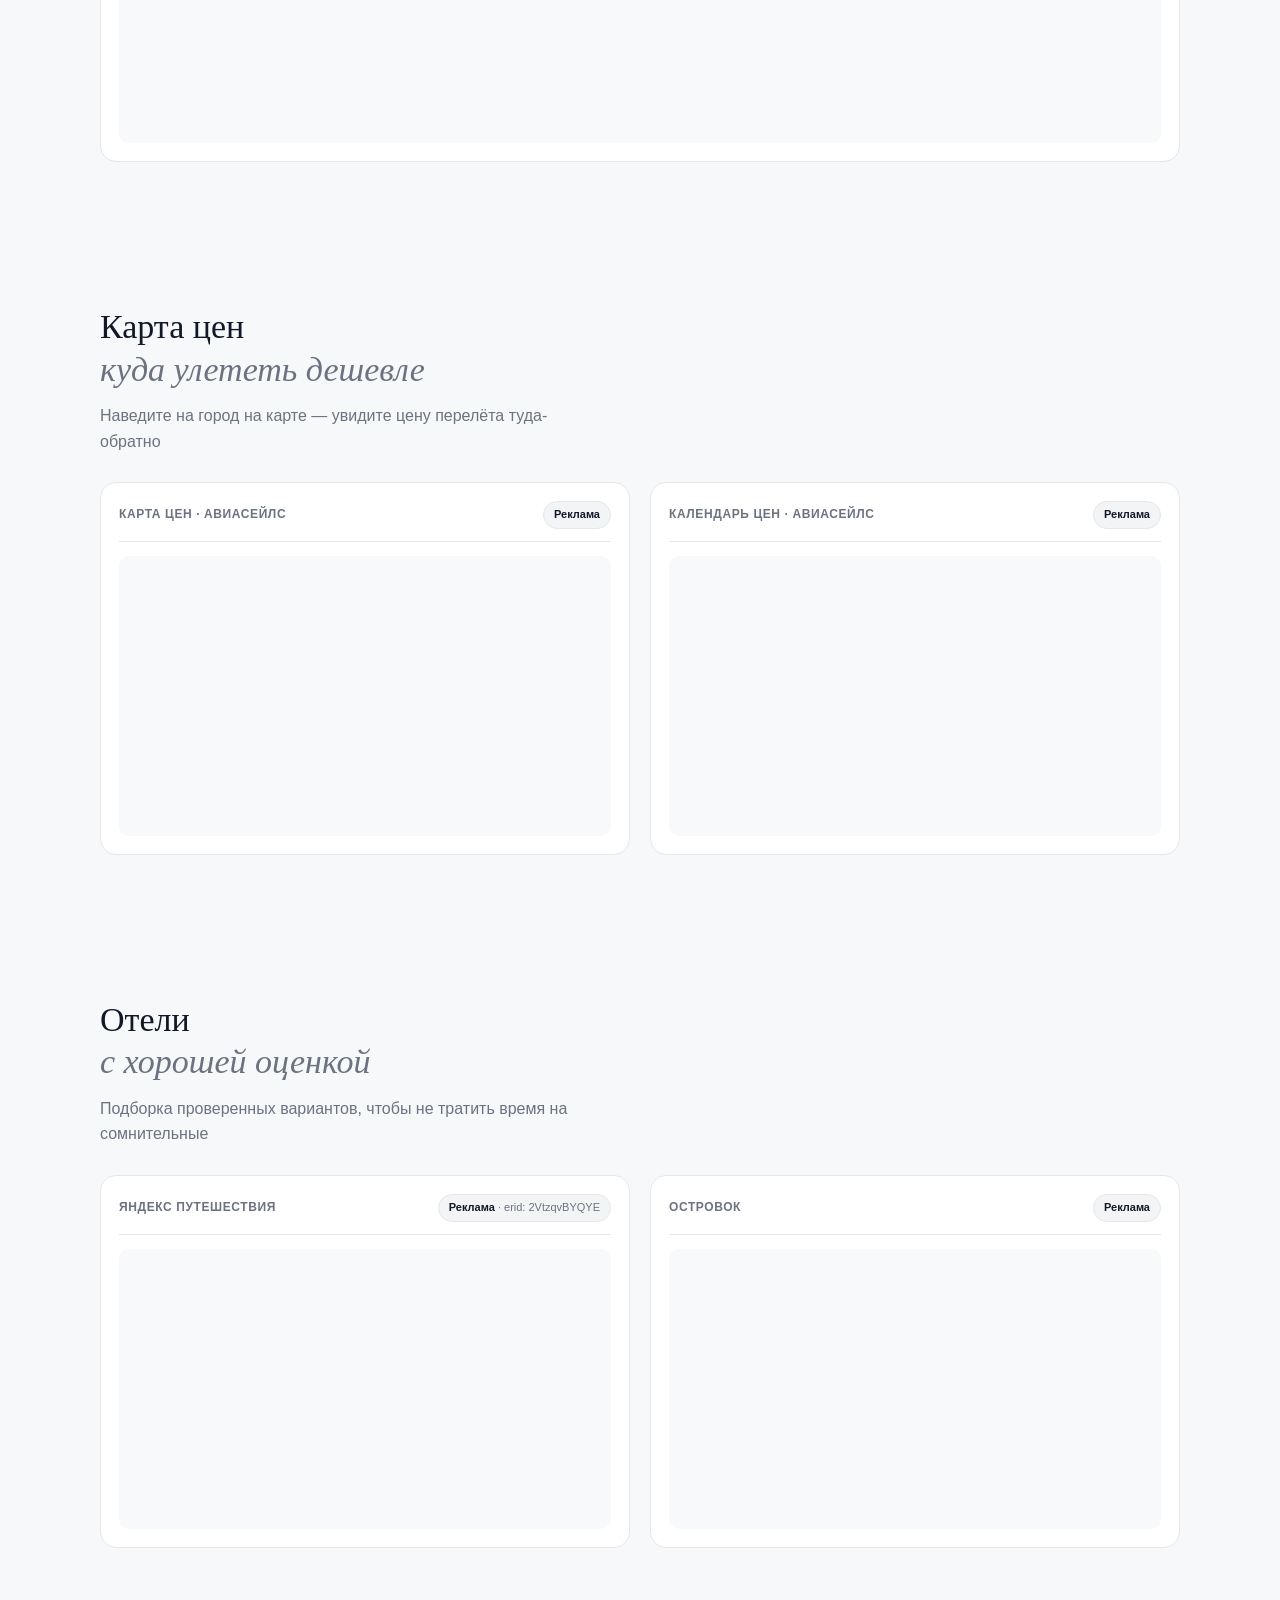
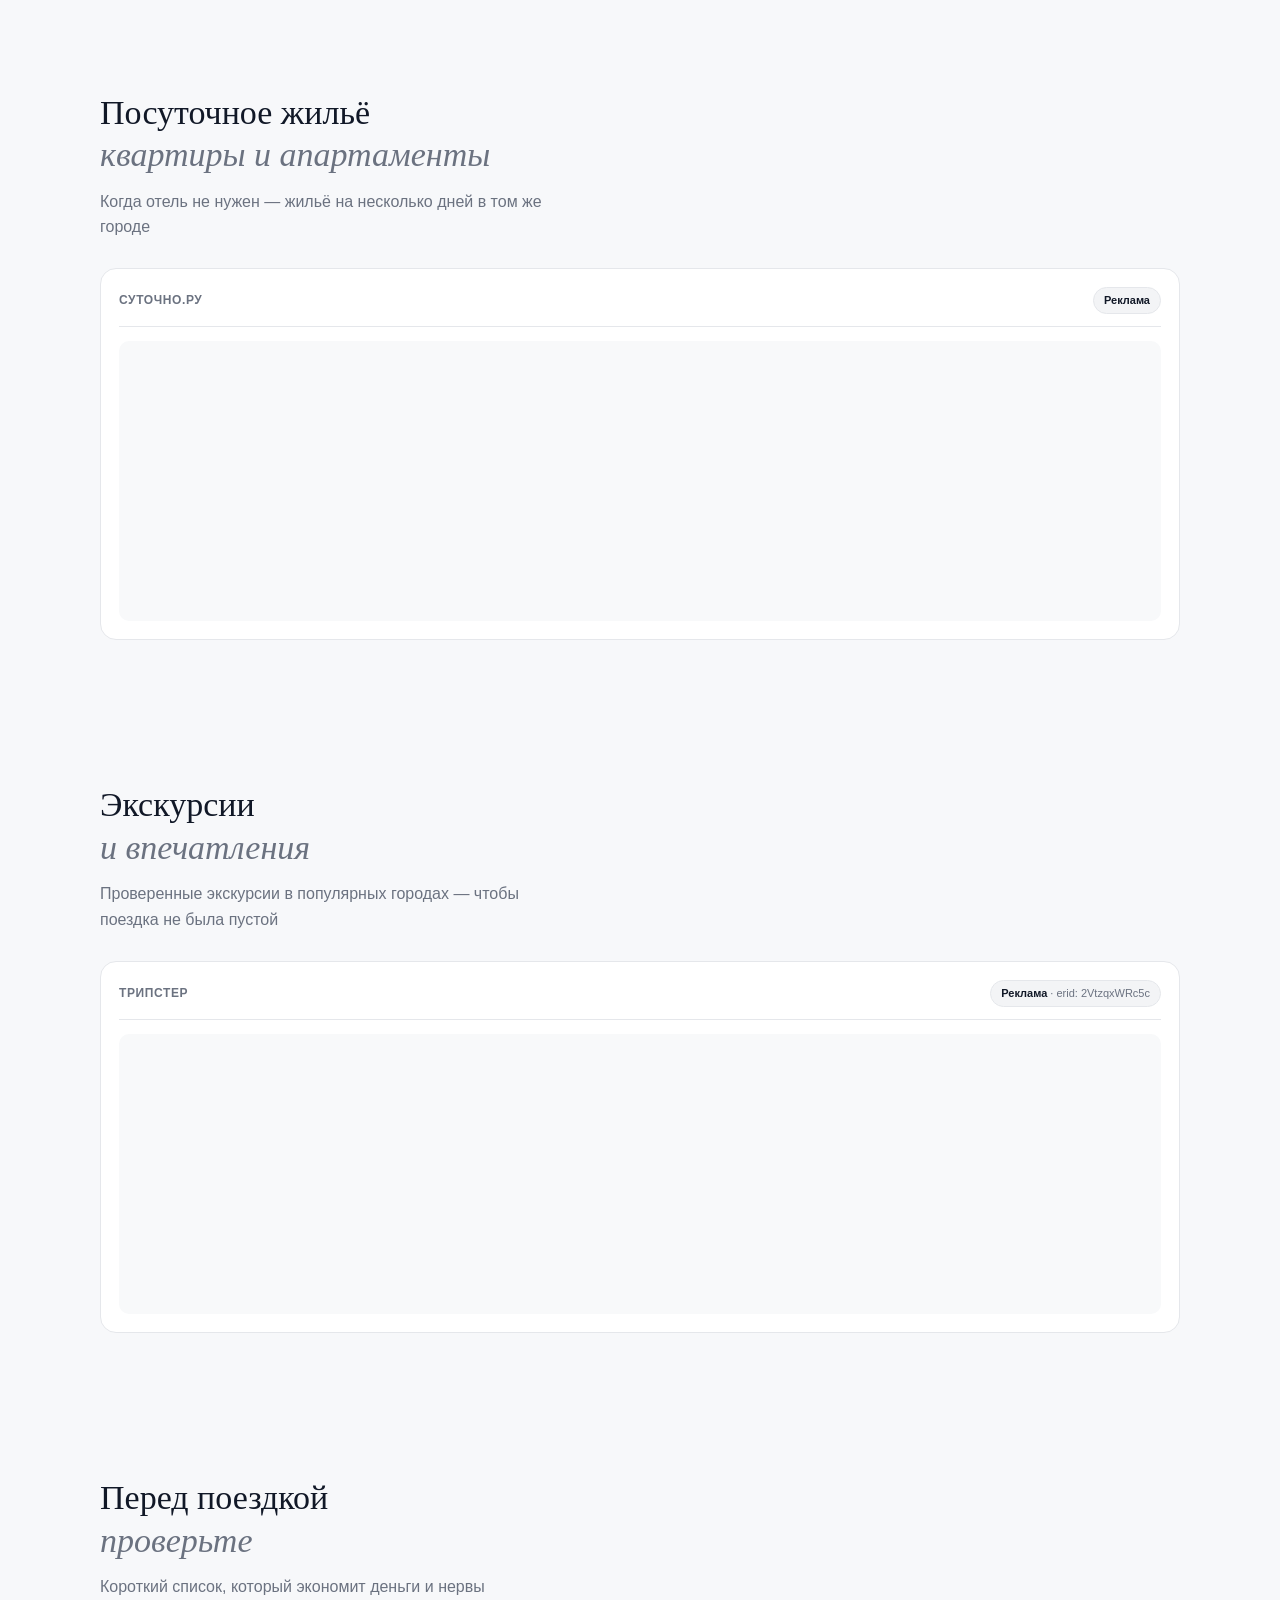
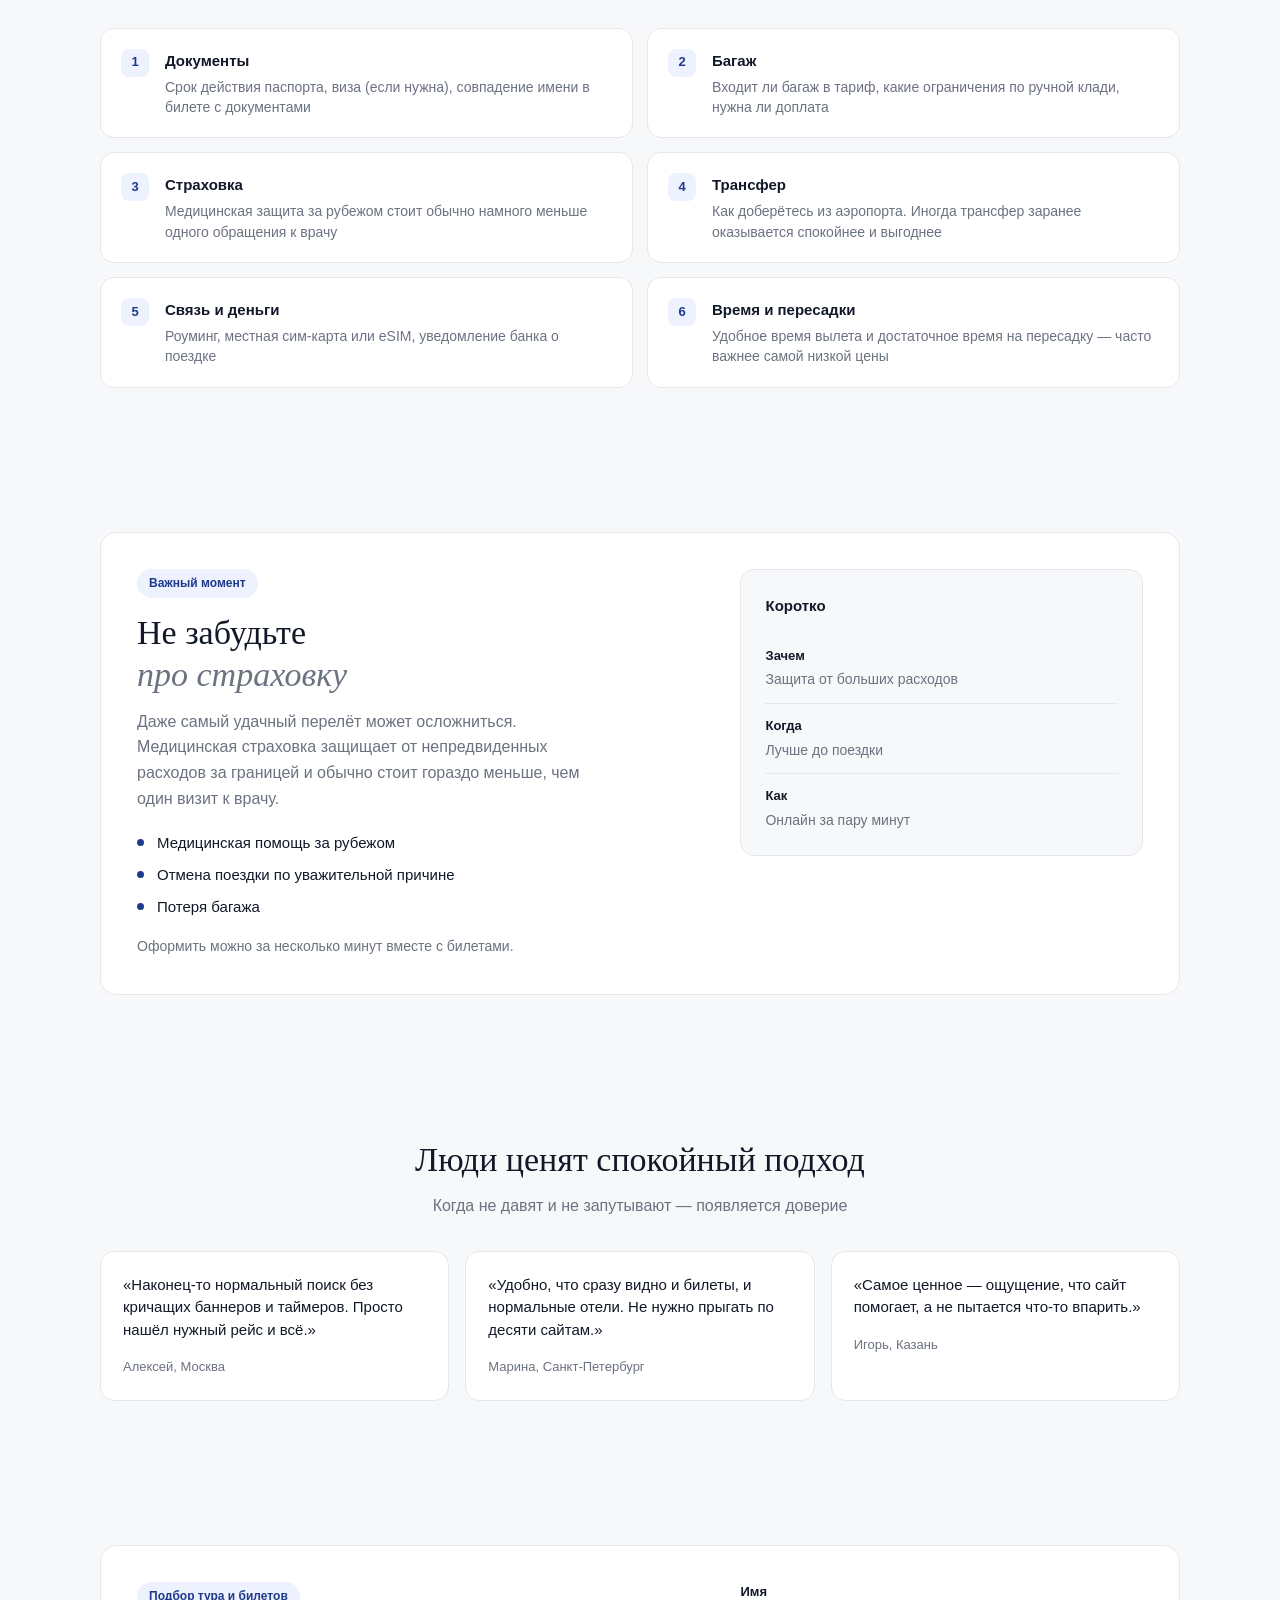
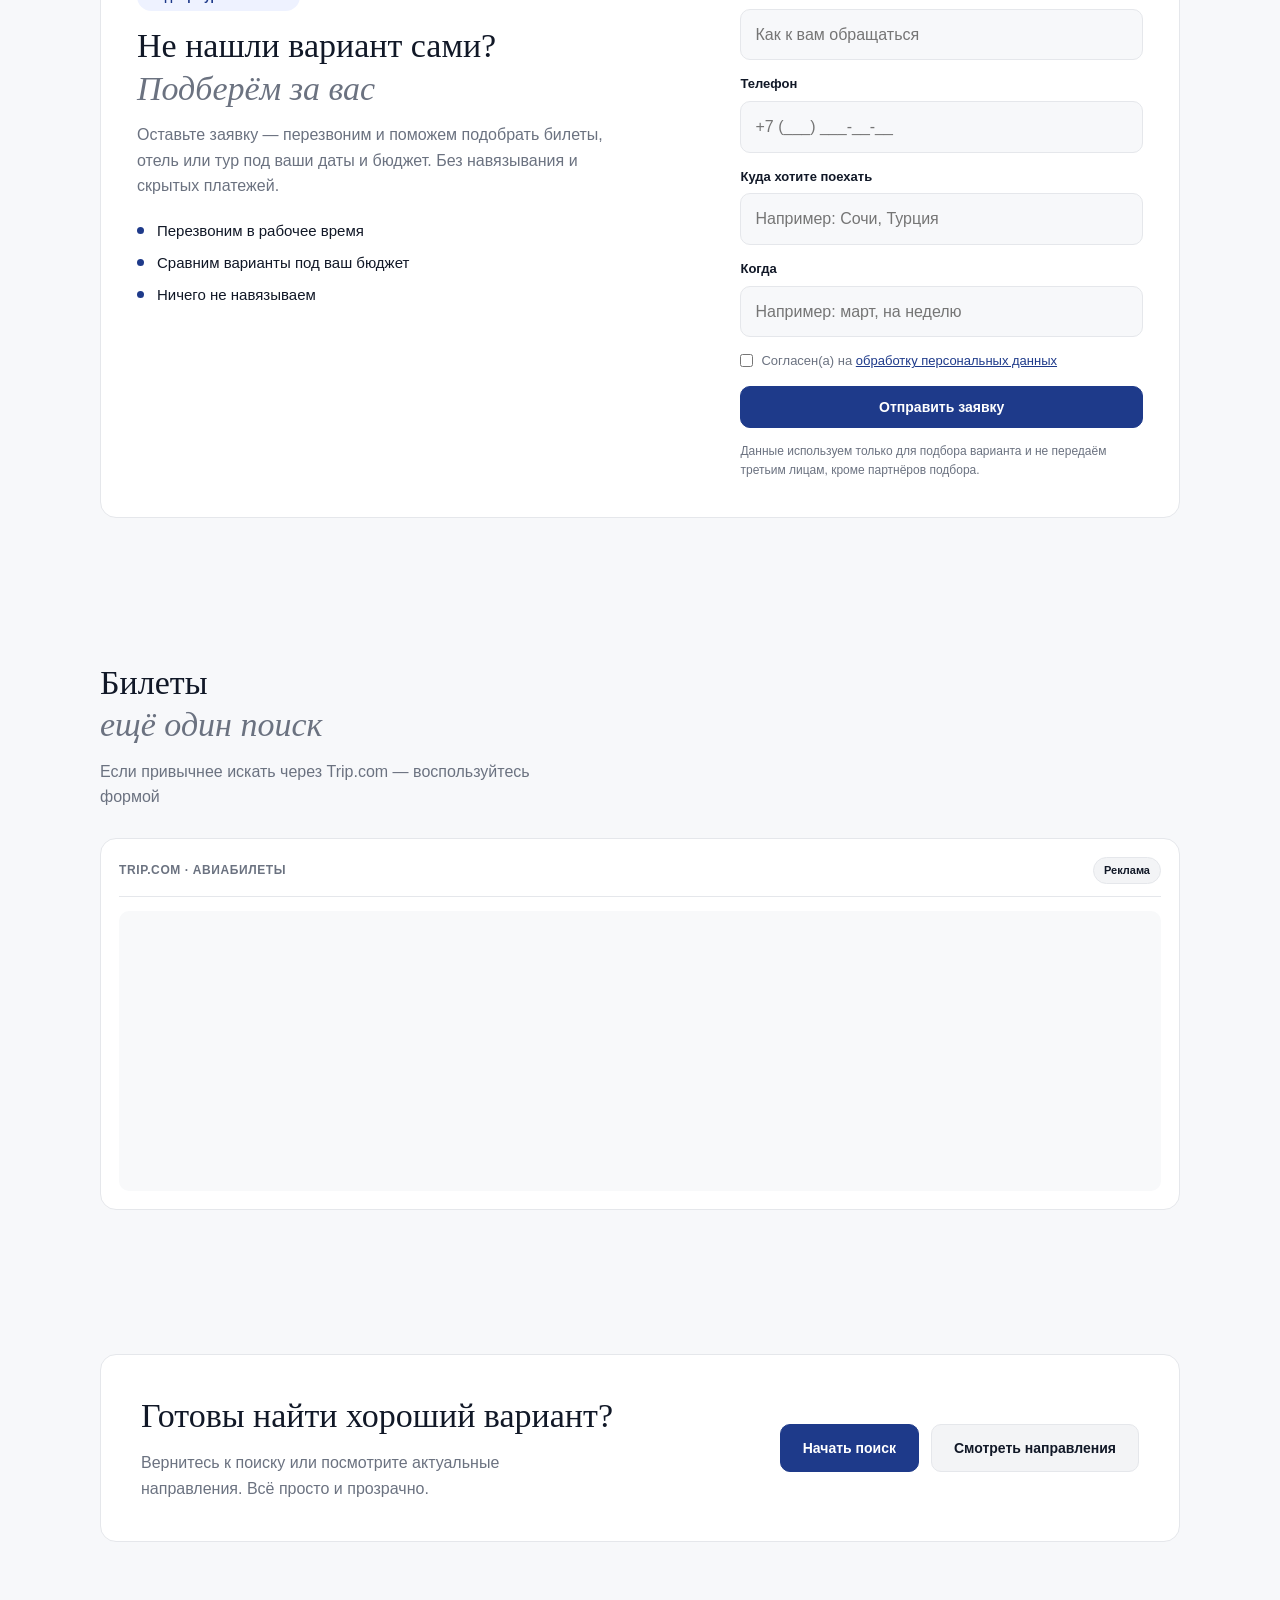
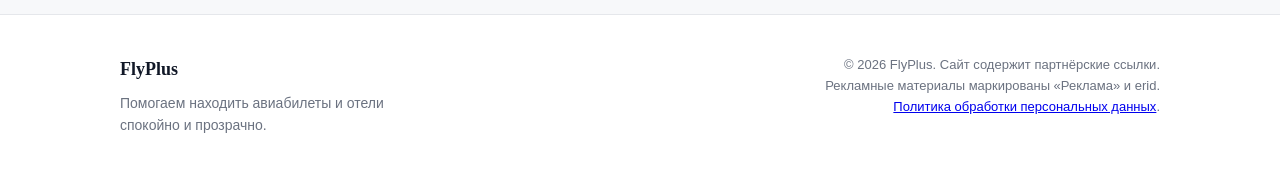
==== commit 35f78b0b: "Update index.html" ====
--- a/index.html
+++ b/index.html
@@ -3,21 +3,20 @@
 <head>
   <meta charset="utf-8">
   <meta name="viewport" content="width=device-width, initial-scale=1, viewport-fit=cover">
-  <title>FlyPlus — Поиск выгодных авиабилетов и отелей</title>
-  <meta name="description" content="Сравнивайте цены на авиабилеты и отели в реальном времени. Актуальные предложения, промокоды и удобный поиск без лишних шагов.">
+  <title>FlyPlus — Умный поиск авиабилетов и отелей</title>
+  <meta name="description" content="Спокойный поиск авиабилетов и отелей. Помогаем найти хороший вариант без давления, скрытых платежей и лишнего шума.">
   <link rel="canonical" href="https://flyplus.ru/">
-  <meta name="theme-color" content="#F8F9FA">
+  <meta name="theme-color" content="#F7F8FA">
 
   <meta property="og:type" content="website">
   <meta property="og:site_name" content="FlyPlus">
   <meta property="og:locale" content="ru_RU">
   <meta property="og:url" content="https://flyplus.ru/">
-  <meta property="og:title" content="FlyPlus — Поиск выгодных авиабилетов и отелей">
-  <meta property="og:description" content="Сравнивайте цены на авиабилеты и отели. Без скрытых платежей и лишних шагов.">
+  <meta property="og:title" content="FlyPlus — Умный поиск авиабилетов и отелей">
+  <meta property="og:description" content="Спокойный поиск без давления. Помогаем найти хороший вариант.">
   <meta property="og:image" content="https://flyplus.ru/og-image.jpg">
 
-  <link rel="icon" href="data:image/svg+xml,%3Csvg xmlns='http://www.w3.org/2000/svg' viewBox='0 0 32 32'%3E%3Crect width='32' height='32' rx='8' fill='%23F3F4F6'/%3E%3Cpath d='M16 7l7 18-7-4-7 4z' fill='%231E3A8A'/%3E%3C/svg%3E">
-
+  <link rel="icon" href="data:image/svg+xml,%3Csvg xmlns='http://www.w3.org/2000/svg' viewBox='0 0 32 32'%3E%3Crect width='32' height='32' rx='8' fill='%23EEF2FF'/%3E%3Cpath d='M16 7l7 18-7-4-7 4z' fill='%231E3A8A'/%3E%3C/svg%3E">
   <link rel="stylesheet" href="css/style.css">
 
   <script>
@@ -29,31 +28,60 @@
       document.head.appendChild(script);
     })();
   </script>
+
+  <!-- Яндекс.Метрика. ЗАМЕНИТЬ XXXXXXXX на числовой ID счётчика —
+       до замены (не цифры) код не выполняется и запросов к mc.yandex.ru нет. -->
+  <script>
+    window.YM_ID = 'XXXXXXXX';
+    if (/^\d+$/.test(window.YM_ID)) {
+      (function (m, e, t, r, i, k, a) {
+        m[i] = m[i] || function () { (m[i].a = m[i].a || []).push(arguments); };
+        m[i].l = 1 * new Date();
+        for (var j = 0; j < document.scripts.length; j++) { if (document.scripts[j].src === r) { return; } }
+        k = e.createElement(t); a = e.getElementsByTagName(t)[0];
+        k.async = 1; k.src = r; a.parentNode.insertBefore(k, a);
+      })(window, document, 'script', 'https://mc.yandex.ru/metrika/tag.js', 'ym');
+      ym(window.YM_ID, 'init', { clickmap: true, trackLinks: true, accurateTrackBounce: true, webvisor: false });
+    }
+  </script>
+  <noscript><div><img src="https://mc.yandex.ru/watch/XXXXXXXX" style="position:absolute;left:-9999px" alt="" /></div></noscript>
 </head>
 <body>
 
-<header class="header" role="banner">
+<header class="header">
   <div class="container header__in">
-    <a href="/" class="logo" aria-label="FlyPlus — на главную">
+    <a href="/" class="logo" aria-label="FlyPlus">
       <svg viewBox="0 0 32 32" aria-hidden="true"><path d="M16 4l10 22-10-6-10 6z"/></svg>
       <span>FlyPlus</span>
     </a>
-    <nav class="nav" aria-label="Навигация">
+    <button class="burger" type="button" aria-label="Открыть меню" aria-expanded="false" aria-controls="main-nav">
+      <span></span><span></span><span></span>
+    </button>
+    <nav class="nav" id="main-nav">
+      <a href="#search">Поиск</a>
+      <a href="#why">Почему мы</a>
       <a href="#directions">Направления</a>
-      <a href="#pricemap">Карта цен</a>
+      <a href="#map-prices">Карта цен</a>
       <a href="#hotels">Отели</a>
+      <a href="#short-term">Посуточно</a>
       <a href="#excursions">Экскурсии</a>
-      <a href="#promo">Промокоды</a>
+      <a href="#checklist">Перед поездкой</a>
+      <a href="#insurance">Страховка</a>
+      <a href="#request">Заявка</a>
     </nav>
   </div>
 </header>
 
 <main>
 
-  <!-- 1. HERO + ПОИСК -->
-  <section class="hero container">
-    <h1 class="hero-title">Найдите выгодные <em>авиабилеты</em></h1>
-    <p class="hero-subtitle">Сравнивайте цены на авиабилеты и отели в реальном времени. Без скрытых платежей и лишних шагов.</p>
+  <!-- HERO -->
+  <section class="hero container" id="search">
+    <div class="hero__badge">Спокойный поиск без давления</div>
+    <h1 class="hero-title">Найдите хороший вариант<br>без переплат и сомнений</h1>
+    <p class="hero-subtitle">
+      Мы помогаем быстро понять, какие предложения действительно достойны внимания.
+      Без скрытых платежей, таймеров и искусственного дефицита.
+    </p>
 
     <div class="search-wrapper">
       <div id="tpwl-search"></div>
@@ -64,175 +92,354 @@
     </div>
   </section>
 
-  <!-- 2. ПОПУЛЯРНЫЕ НАПРАВЛЕНИЯ -->
+  <!-- TRUST STRIP -->
+  <section class="trust-strip">
+    <div class="container trust-strip__in">
+      <div class="trust-item">
+        <div class="trust-item__num">01</div>
+        <div class="trust-item__text">Сравниваем предложения из разных источников</div>
+      </div>
+      <div class="trust-item">
+        <div class="trust-item__num">02</div>
+        <div class="trust-item__text">Показываем понятные и актуальные варианты</div>
+      </div>
+      <div class="trust-item">
+        <div class="trust-item__num">03</div>
+        <div class="trust-item__text">Помогаем избежать частых ошибок</div>
+      </div>
+    </div>
+  </section>
+
+  <!-- WHY -->
+  <section class="section container" id="why">
+    <div class="why-grid">
+      <div class="why-content">
+        <h2 class="section-title">Зачем нужен<br><em>FlyPlus</em></h2>
+        <p class="why-text">
+          Большинство сервисов давят, торопят и запутывают. Мы сделали наоборот —
+          спокойный инструмент, который помогает разобраться и выбрать нормальный вариант
+          без лишнего стресса.
+        </p>
+        <ul class="why-list">
+          <li>Честное сравнение, а не навязывание</li>
+          <li>Понятный интерфейс без перегрузки</li>
+          <li>Фокус на удобстве и ясности</li>
+        </ul>
+      </div>
+      <div class="why-cards">
+        <div class="why-card">
+          <div class="why-card__title">Быстро</div>
+          <div class="why-card__desc">Находите подходящие варианты за минуты, а не за полчаса</div>
+        </div>
+        <div class="why-card">
+          <div class="why-card__title">Прозрачно</div>
+          <div class="why-card__desc">Сразу видно ключевые условия и ограничения</div>
+        </div>
+        <div class="why-card">
+          <div class="why-card__title">Спокойно</div>
+          <div class="why-card__desc">Без всплывающих окон, таймеров и давления</div>
+        </div>
+      </div>
+    </div>
+  </section>
+
+  <!-- DIRECTIONS -->
   <section class="section container" id="directions">
-    <h2 class="section-title">Популярные <em>направления</em></h2>
+    <div class="section-head">
+      <h2 class="section-title">Куда сейчас<br><em>выгодно</em></h2>
+      <p class="section-desc">Актуальные направления с хорошим соотношением цены и удобства</p>
+    </div>
     <div class="wcard">
       <div class="wcard__top">
-        <span class="wcard__title">Куда сейчас выгодно лететь</span>
+        <span class="wcard__title">Популярные направления</span>
         <span class="ad-chip"><b>Реклама</b> · erid: 2VtzqxZNEia</span>
       </div>
-      <div class="widget-container" style="min-height: 320px;">
+      <div class="widget-container">
         <script async src="https://tpwidg.com/content?currency=rub&trs=191650&shmarker=388310&destination=AER&target_host=www.aviasales.ru%2Fsearch&locale=ru&limit=6&powered_by=true&primary=%230085FF&erid=2VtzqxZNEia&promo_id=4044&campaign_id=100" charset="utf-8"></script>
       </div>
     </div>
   </section>
 
-  <!-- 3. КАРТА ЦЕН -->
-  <section class="section container" id="pricemap">
-    <h2 class="section-title">Карта <em>цен</em></h2>
+  <!-- PRICE MAP -->
+  <section class="section container" id="map-prices">
+    <div class="section-head">
+      <h2 class="section-title">Карта цен<br><em>куда улететь дешевле</em></h2>
+      <p class="section-desc">Наведите на город на карте — увидите цену перелёта туда-обратно</p>
+    </div>
+    <div class="wcard-grid">
+      <div class="wcard">
+        <div class="wcard__top">
+          <span class="wcard__title">Карта цен · Авиасейлс</span>
+          <span class="ad-chip"><b>Реклама</b></span>
+        </div>
+        <div class="widget-container">
+          <script async src="https://tpwidg.com/content?currency=rub&trs=191650&shmarker=388310&lat=&lng=&powered_by=true&search_host=www.aviasales.ru%2Fsearch&locale=ru&value_min=0&value_max=1000000&round_trip=true&only_direct=false&radius=1&draggable=true&disable_zoom=false&show_logo=false&scrollwheel=false&primary=%233FABDB&secondary=%23FFFFFF&light=%23FFFFFF&width=1500&height=500&zoom=2&promo_id=4054&campaign_id=100" charset="utf-8"></script>
+        </div>
+      </div>
+      <div class="wcard">
+        <div class="wcard__top">
+          <span class="wcard__title">Календарь цен · Авиасейлс</span>
+          <span class="ad-chip"><b>Реклама</b></span>
+        </div>
+        <div class="widget-container">
+          <script async src="https://tpwidg.com/content?currency=rub&trs=191650&shmarker=388310&searchUrl=www.aviasales.ru%2Fsearch&locale=ru&powered_by=true&origin=MOW&destination=AER&one_way=false&only_direct=false&period=year&range=7%2C14&primary=%230C73FE&color_background=%23FFFFFF&dark=%23000000&light=%23FFFFFF&achieve=%2345AD35&promo_id=4041&campaign_id=100" charset="utf-8"></script>
+        </div>
+      </div>
+    </div>
+  </section>
+
+  <!-- HOTELS -->
+  <section class="section container" id="hotels">
+    <div class="section-head">
+      <h2 class="section-title">Отели<br><em>с хорошей оценкой</em></h2>
+      <p class="section-desc">Подборка проверенных вариантов, чтобы не тратить время на сомнительные</p>
+    </div>
+    <div class="wcard-grid">
+      <div class="wcard">
+        <div class="wcard__top">
+          <span class="wcard__title">Яндекс Путешествия</span>
+          <span class="ad-chip"><b>Реклама</b> · erid: 2VtzqvBYQYE</span>
+        </div>
+        <div class="widget-container">
+          <script async src="https://tpwidg.com/content?trs=191650&shmarker=388310&city=239&theme=light&powered_by=false&erid=2VtzqvBYQYE&campaign_id=193&promo_id=8631" charset="utf-8"></script>
+        </div>
+      </div>
+      <div class="wcard">
+        <div class="wcard__top">
+          <span class="wcard__title">Островок</span>
+          <span class="ad-chip"><b>Реклама</b></span>
+        </div>
+        <div class="widget-container">
+          <script async src="https://tpwidg.com/content?trs=191650&shmarker=388310&locale=ru&region_id=5580&region_name=%D0%A1%D0%BE%D1%87%D0%B8&logo=false&powered_by=false&campaign_id=459&promo_id=7148" charset="utf-8"></script>
+        </div>
+      </div>
+    </div>
+  </section>
+
+  <!-- SHORT-TERM HOUSING -->
+  <section class="section container" id="short-term">
+    <div class="section-head">
+      <h2 class="section-title">Посуточное жильё<br><em>квартиры и апартаменты</em></h2>
+      <p class="section-desc">Когда отель не нужен — жильё на несколько дней в том же городе</p>
+    </div>
     <div class="wcard">
       <div class="wcard__top">
-        <span class="wcard__title">Куда улететь дешевле</span>
-      </div>
-      <div class="widget-container" style="min-height: 480px; overflow-x: auto;">
-        <script async src="https://tpwidg.com/content?currency=rub&trs=191650&shmarker=388310&lat=&lng=&powered_by=true&search_host=www.aviasales.ru%2Fsearch&locale=ru&value_min=0&value_max=1000000&round_trip=true&only_direct=false&radius=1&draggable=true&disable_zoom=false&show_logo=false&scrollwheel=false&primary=%231E3A8A&secondary=%231E3A8A&light=%23ffffff&height=480&zoom=2&promo_id=4054&campaign_id=100" charset="utf-8"></script>
-      </div>
-    </div>
-  </section>
-
-  <!-- 4. ОТЕЛИ НА КАРТЕ -->
-  <section class="section container" id="hotels">
-    <h2 class="section-title">Отели на <em>карте</em></h2>
-    <div class="wcard">
-      <div class="wcard__top">
-        <span class="wcard__title">Яндекс Путешествия</span>
-        <span class="ad-chip"><b>Реклама</b> · erid: 2VtzqvBYQYE</span>
-      </div>
-      <div class="widget-container" style="min-height: 450px;">
-        <script async src="https://tpwidg.com/content?trs=191650&shmarker=388310&city=239&theme=light&powered_by=false&erid=2VtzqvBYQYE&campaign_id=193&promo_id=8631" charset="utf-8"></script>
-      </div>
-    </div>
-  </section>
-
-  <!-- 5. ПОПУЛЯРНЫЕ ОТЕЛИ -->
-  <section class="section container">
-    <h2 class="section-title">Популярные <em>отели</em></h2>
-    <div class="wcard">
-      <div class="wcard__top">
-        <span class="wcard__title">Островок</span>
-        <span class="ad-chip"><b>Реклама</b> · erid: 2VtzqvJxLwx</span>
-      </div>
-      <div class="widget-container" style="min-height: 380px;">
-        <script async src="https://tpwidg.com/content?trs=191650&shmarker=388310&region=5580_%D0%A1%D0%BE%D1%87%D0%B8&star=1&rating=0&distance=30&hotelkind=Hotel&number=5&powered_by=false&erid=2VtzqvJxLwx&campaign_id=459&promo_id=7240" charset="utf-8"></script>
-      </div>
-    </div>
-  </section>
-
-  <!-- 6. ЭКСКУРСИИ -->
+        <span class="wcard__title">Суточно.ру</span>
+        <span class="ad-chip"><b>Реклама</b></span>
+      </div>
+      <div class="widget-container">
+        <script async src="https://tpwidg.com/content?trs=191650&shmarker=388310&locale=ru&destination=%D0%A1%D0%BE%D1%87%D0%B8&powered_by=false&plain=true&border_radius=5&color_background=%23FFFFFF&color_border=%23DDDDDD&color_button=%23F51449&color_icons=%23F51449&promo_id=2719&campaign_id=99" charset="utf-8"></script>
+      </div>
+    </div>
+  </section>
+
+  <!-- EXCURSIONS -->
   <section class="section container" id="excursions">
-    <h2 class="section-title">Экскурсии и <em>впечатления</em></h2>
+    <div class="section-head">
+      <h2 class="section-title">Экскурсии<br><em>и впечатления</em></h2>
+      <p class="section-desc">Проверенные экскурсии в популярных городах — чтобы поездка не была пустой</p>
+    </div>
     <div class="wcard">
       <div class="wcard__top">
         <span class="wcard__title">Трипстер</span>
         <span class="ad-chip"><b>Реклама</b> · erid: 2VtzqxWRc5c</span>
       </div>
-      <div class="widget-container" style="min-height: 320px;">
+      <div class="widget-container">
         <script async src="https://tpwidg.com/content?trs=191650&shmarker=388310&num=3&powered_by=false&widget_template=horizontal&logo=true&widgetbar=false&nolistbutton=false&price=false&widgetbar_position=top&erid=2VtzqxWRc5c&promo_id=1499&campaign_id=11" charset="utf-8"></script>
       </div>
     </div>
   </section>
 
-  <!-- 7. ПРОМОКОДЫ -->
-  <section class="section container" id="promo">
-    <div class="section-header">
-      <div>
-        <h2 class="section-title">Актуальные <em>промокоды</em></h2>
-        <p>Проверенные скидки от партнёров</p>
-      </div>
-      <div class="carousel-nav">
-        <button class="carousel-btn prev" aria-label="Предыдущие промокоды" type="button">
-          <svg width="16" height="16" viewBox="0 0 24 24" fill="none" stroke="currentColor" stroke-width="2" stroke-linecap="round" stroke-linejoin="round"><path d="M15 18l-6-6 6-6"/></svg>
-        </button>
-        <button class="carousel-btn next" aria-label="Следующие промокоды" type="button">
-          <svg width="16" height="16" viewBox="0 0 24 24" fill="none" stroke="currentColor" stroke-width="2" stroke-linecap="round" stroke-linejoin="round"><path d="M9 18l6-6-6-6"/></svg>
-        </button>
-      </div>
-    </div>
-
-    <div class="carousel-container">
-      <div class="carousel-track" id="promo-track">
-
-        <article class="promo-card">
-          <div class="promo-card__header">
-            <div class="promo-card__brand">
-              <div class="brand-icon">Я</div>
-              <div>
-                <div class="brand-name">Яндекс Путешествия</div>
-                <div class="brand-sub">Авиабилеты</div>
-              </div>
-            </div>
-            <span class="ad-chip"><b>Реклама</b></span>
+  <!-- CHECKLIST - Protection from mistakes -->
+  <section class="section container" id="checklist">
+    <div class="section-head">
+      <h2 class="section-title">Перед поездкой<br><em>проверьте</em></h2>
+      <p class="section-desc">Короткий список, который экономит деньги и нервы</p>
+    </div>
+
+    <div class="checklist">
+      <div class="checklist__item">
+        <div class="checklist__num">1</div>
+        <div class="checklist__body">
+          <div class="checklist__title">Документы</div>
+          <div class="checklist__text">Срок действия паспорта, виза (если нужна), совпадение имени в билете с документами</div>
+        </div>
+      </div>
+      <div class="checklist__item">
+        <div class="checklist__num">2</div>
+        <div class="checklist__body">
+          <div class="checklist__title">Багаж</div>
+          <div class="checklist__text">Входит ли багаж в тариф, какие ограничения по ручной клади, нужна ли доплата</div>
+        </div>
+      </div>
+      <div class="checklist__item">
+        <div class="checklist__num">3</div>
+        <div class="checklist__body">
+          <div class="checklist__title">Страховка</div>
+          <div class="checklist__text">Медицинская защита за рубежом стоит обычно намного меньше одного обращения к врачу</div>
+        </div>
+      </div>
+      <div class="checklist__item">
+        <div class="checklist__num">4</div>
+        <div class="checklist__body">
+          <div class="checklist__title">Трансфер</div>
+          <div class="checklist__text">Как доберётесь из аэропорта. Иногда трансфер заранее оказывается спокойнее и выгоднее</div>
+        </div>
+      </div>
+      <div class="checklist__item">
+        <div class="checklist__num">5</div>
+        <div class="checklist__body">
+          <div class="checklist__title">Связь и деньги</div>
+          <div class="checklist__text">Роуминг, местная сим-карта или eSIM, уведомление банка о поездке</div>
+        </div>
+      </div>
+      <div class="checklist__item">
+        <div class="checklist__num">6</div>
+        <div class="checklist__body">
+          <div class="checklist__title">Время и пересадки</div>
+          <div class="checklist__text">Удобное время вылета и достаточное время на пересадку — часто важнее самой низкой цены</div>
+        </div>
+      </div>
+    </div>
+  </section>
+
+  <!-- INSURANCE -->
+  <section class="section container" id="insurance">
+    <div class="insurance">
+      <div class="insurance__content">
+        <div class="insurance__badge">Важный момент</div>
+        <h2 class="section-title" style="margin-bottom: 12px;">Не забудьте<br><em>про страховку</em></h2>
+        <p class="insurance__text">
+          Даже самый удачный перелёт может осложниться. Медицинская страховка защищает
+          от непредвиденных расходов за границей и обычно стоит гораздо меньше,
+          чем один визит к врачу.
+        </p>
+        <ul class="insurance__list">
+          <li>Медицинская помощь за рубежом</li>
+          <li>Отмена поездки по уважительной причине</li>
+          <li>Потеря багажа</li>
+        </ul>
+        <p class="insurance__note">Оформить можно за несколько минут вместе с билетами.</p>
+      </div>
+      <div class="insurance__side">
+        <div class="insurance__card">
+          <div class="insurance__card-title">Коротко</div>
+          <div class="insurance__card-item">
+            <strong>Зачем</strong>
+            <span>Защита от больших расходов</span>
           </div>
-          <div class="promo-card__discount">Скидка 10%</div>
-          <div class="promo-card__desc">На первый заказ авиабилетов для новых пользователей.</div>
-          <a href="https://yandex.tpx.li/6RZoWftY?erid=2VtzqueU2SJ" target="_blank" rel="nofollow sponsored noopener" class="btn">Получить скидку</a>
-        </article>
-
-        <article class="promo-card">
-          <div class="promo-card__header">
-            <div class="promo-card__brand">
-              <div class="brand-icon">Я</div>
-              <div>
-                <div class="brand-name">Яндекс Путешествия</div>
-                <div class="brand-sub">Отели</div>
-              </div>
-            </div>
-            <span class="ad-chip"><b>Реклама</b></span>
+          <div class="insurance__card-item">
+            <strong>Когда</strong>
+            <span>Лучше до поездки</span>
           </div>
-          <div class="promo-card__discount">2 000 ₽</div>
-          <div class="promo-card__desc">При бронировании отелей от 20 000 ₽.</div>
-          <a href="https://yandex.tpx.li/pvVxBU2P?erid=2Vtzqufx1ie" target="_blank" rel="nofollow sponsored noopener" class="btn">Получить скидку</a>
-        </article>
-
-        <article class="promo-card">
-          <div class="promo-card__header">
-            <div class="promo-card__brand">
-              <div class="brand-icon" style="color:#00AAFF">A</div>
-              <div>
-                <div class="brand-name">Avito Путешествия</div>
-                <div class="brand-sub">Туры</div>
-              </div>
-            </div>
-            <span class="ad-chip"><b>Реклама</b></span>
+          <div class="insurance__card-item">
+            <strong>Как</strong>
+            <span>Онлайн за пару минут</span>
           </div>
-          <div class="promo-card__discount">3 000 ₽</div>
-          <div class="promo-card__desc">На туры по России от 30 000 ₽.</div>
-          <a href="https://avito.tpx.li/LYbeh4gt?erid=2VtzquiuzHL" target="_blank" rel="nofollow sponsored noopener" class="btn">Получить скидку</a>
-        </article>
-
-        <article class="promo-card">
-          <div class="promo-card__header">
-            <div class="promo-card__brand">
-              <div class="brand-icon">О</div>
-              <div>
-                <div class="brand-name">Островок</div>
-                <div class="brand-sub">Отели</div>
-              </div>
-            </div>
-            <span class="ad-chip"><b>Реклама</b></span>
-          </div>
-          <div class="promo-card__discount">Скидка</div>
-          <div class="promo-card__desc">Актуальные предложения на отели.</div>
-          <a href="https://ostrovok.tpx.li/SEo2IdTI?erid=2VtzqusouyQ" target="_blank" rel="nofollow sponsored noopener" class="btn">Смотреть</a>
-        </article>
-
-      </div>
-    </div>
-  </section>
-
-  <!-- 8. ФИНАЛЬНЫЙ ПРИЗЫВ -->
-  <section class="section container" id="final-cta">
-    <div class="promo-banner">
-      <div>
-        <h2 class="section-title" style="margin-bottom: 12px;">Не нашли подходящий вариант?</h2>
-        <p style="color: var(--text-muted); max-width: 520px; margin: 0;">
-          Посмотрите популярные направления или вернитесь к поиску — цены обновляются в реальном времени.
+        </div>
+      </div>
+    </div>
+  </section>
+
+  <!-- SOCIAL PROOF -->
+  <section class="section container">
+    <div class="proof">
+      <h2 class="section-title" style="text-align:center; margin-bottom: 12px;">Люди ценят спокойный подход</h2>
+      <p class="proof__lead">Когда не давят и не запутывают — появляется доверие</p>
+
+      <div class="proof-grid">
+        <div class="proof-card">
+          <div class="proof-card__text">«Наконец-то нормальный поиск без кричащих баннеров и таймеров. Просто нашёл нужный рейс и всё.»</div>
+          <div class="proof-card__author">Алексей, Москва</div>
+        </div>
+        <div class="proof-card">
+          <div class="proof-card__text">«Удобно, что сразу видно и билеты, и нормальные отели. Не нужно прыгать по десяти сайтам.»</div>
+          <div class="proof-card__author">Марина, Санкт-Петербург</div>
+        </div>
+        <div class="proof-card">
+          <div class="proof-card__text">«Самое ценное — ощущение, что сайт помогает, а не пытается что-то впарить.»</div>
+          <div class="proof-card__author">Игорь, Казань</div>
+        </div>
+      </div>
+    </div>
+  </section>
+
+  <!-- REQUEST FORM -->
+  <section class="section container" id="request">
+    <div class="request">
+      <div class="request__content">
+        <div class="request__badge">Подбор тура и билетов</div>
+        <h2 class="section-title">Не нашли вариант сами?<br><em>Подберём за вас</em></h2>
+        <p class="request__text">
+          Оставьте заявку — перезвоним и поможем подобрать билеты, отель или тур
+          под ваши даты и бюджет. Без навязывания и скрытых платежей.
         </p>
-      </div>
-      <div class="promo-banner__cta">
-        <a href="#directions" class="btn btn-primary">Смотреть направления</a>
-        <a href="#" class="btn" style="margin-top: 12px; display: inline-flex;" onclick="window.scrollTo({top: 0, behavior: 'smooth'}); return false;">Вернуться к поиску</a>
+        <ul class="request__list">
+          <li>Перезвоним в рабочее время</li>
+          <li>Сравним варианты под ваш бюджет</li>
+          <li>Ничего не навязываем</li>
+        </ul>
+      </div>
+      <form class="lead-form" id="lead-form" action="form.php" method="post" novalidate>
+        <div class="lead-form__row">
+          <label for="lf-name">Имя</label>
+          <input type="text" id="lf-name" name="name" autocomplete="name" required placeholder="Как к вам обращаться">
+        </div>
+        <div class="lead-form__row">
+          <label for="lf-phone">Телефон</label>
+          <input type="tel" id="lf-phone" name="phone" autocomplete="tel" required placeholder="+7 (___) ___-__-__">
+        </div>
+        <div class="lead-form__row">
+          <label for="lf-direction">Куда хотите поехать</label>
+          <input type="text" id="lf-direction" name="direction" placeholder="Например: Сочи, Турция">
+        </div>
+        <div class="lead-form__row">
+          <label for="lf-dates">Когда</label>
+          <input type="text" id="lf-dates" name="dates" placeholder="Например: март, на неделю">
+        </div>
+        <input type="hidden" id="lf-ts" name="ts" value="">
+        <div class="hp" aria-hidden="true">
+          <label for="lf-website">Не заполняйте это поле</label>
+          <input type="text" id="lf-website" name="website" class="hp" tabindex="-1" autocomplete="off">
+        </div>
+        <label class="lead-form__consent">
+          <input type="checkbox" name="consent" value="1" required>
+          <span>Согласен(а) на <a href="policy.html" target="_blank" rel="noopener">обработку персональных данных</a></span>
+        </label>
+        <div class="lead-form__errors" id="lead-form-errors" role="alert" hidden></div>
+        <button class="btn btn-primary lead-form__submit" type="submit">Отправить заявку</button>
+        <p class="lead-form__note">Данные используем только для подбора варианта и не передаём третьим лицам, кроме партнёров подбора.</p>
+      </form>
+    </div>
+  </section>
+
+  <!-- TICKET SEARCH ALT -->
+  <section class="section container" id="tickets-alt">
+    <div class="section-head">
+      <h2 class="section-title">Билеты<br><em>ещё один поиск</em></h2>
+      <p class="section-desc">Если привычнее искать через Trip.com — воспользуйтесь формой</p>
+    </div>
+    <div class="wcard">
+      <div class="wcard__top">
+        <span class="wcard__title">Trip.com · Авиабилеты</span>
+        <span class="ad-chip"><b>Реклама</b></span>
+      </div>
+      <div class="widget-container">
+        <script async src="https://tpwidg.com/content?trs=191650&shmarker=388310&locale=ru&curr=RUB&default_origin=%D0%9C%D0%BE%D1%81%D0%BA%D0%B2%D0%B0&default_destination=%D0%A1%D0%BE%D1%87%D0%B8&powered_by=false&border_radius=0&plain=true&color_button=%232681ff&color_button_text=%23ffffff&color_border=%232681ff&promo_id=4132&campaign_id=121" charset="utf-8"></script>
+      </div>
+    </div>
+  </section>
+
+  <!-- FINAL CTA -->
+  <section class="section container" id="final">
+    <div class="final-block">
+      <div class="final-block__content">
+        <h2 class="section-title" style="margin-bottom: 12px;">Готовы найти хороший вариант?</h2>
+        <p>Вернитесь к поиску или посмотрите актуальные направления. Всё просто и прозрачно.</p>
+      </div>
+      <div class="final-block__actions">
+        <a href="#search" class="btn btn-primary">Начать поиск</a>
+        <a href="#directions" class="btn">Смотреть направления</a>
       </div>
     </div>
   </section>
@@ -240,8 +447,14 @@
 </main>
 
 <footer class="footer">
-  <div class="container">
-    <p>© 2026 FlyPlus. Сайт содержит партнёрские ссылки. Рекламные материалы маркированы «Реклама» и erid.</p>
+  <div class="container footer__in">
+    <div class="footer__left">
+      <div class="footer__logo">FlyPlus</div>
+      <p>Помогаем находить авиабилеты и отели спокойно и прозрачно.</p>
+    </div>
+    <div class="footer__right">
+      <p class="footer__legal">© 2026 FlyPlus. Сайт содержит партнёрские ссылки. Рекламные материалы маркированы «Реклама» и erid. <a href="policy.html">Политика обработки персональных данных</a>.</p>
+    </div>
   </div>
 </footer>
 
--- a/css/style.css
+++ b/css/style.css
@@ -1,63 +1,47 @@
 :root {
-  --bg-body: #F8F9FA;
-  --bg-surface: #FFFFFF;
-  --text-main: #111827;
-  --text-muted: #6B7280;
+  --bg: #F7F8FA;
+  --surface: #FFFFFF;
+  --text: #111827;
+  --muted: #6B7280;
   --accent: #1E3A8A;
-  --accent-hover: #1E40AF;
+  --accent-soft: #EEF2FF;
   --border: #E5E7EB;
-  
-  --font-serif: "Playfair Display", ui-serif, Georgia, Cambria, "Times New Roman", Times, serif;
+  --radius: 16px;
+  --font-serif: "Playfair Display", ui-serif, Georgia, serif;
   --font-sans: -apple-system, BlinkMacSystemFont, "Segoe UI", Roboto, Helvetica, Arial, sans-serif;
-  
-  --shadow-sm: 0 1px 3px rgba(0,0,0,0.05);
-  --shadow-md: 0 10px 25px -5px rgba(0, 0, 0, 0.05), 0 8px 10px -6px rgba(0, 0, 0, 0.01);
-  --shadow-lg: 0 20px 40px -10px rgba(0, 0, 0, 0.08);
-}
-
-*, *::before, *::after {
-  box-sizing: border-box;
-  margin: 0;
-  padding: 0;
-}
+  --shadow: 0 10px 30px -12px rgba(0,0,0,0.08);
+}
+
+*, *::before, *::after { box-sizing: border-box; margin: 0; padding: 0; }
 
 @media (prefers-reduced-motion: reduce) {
-  html { scroll-behavior: auto; }
-  *, *::before, *::after {
-    animation-duration: 0.01ms !important;
-    animation-iteration-count: 1 !important;
-    transition-duration: 0.01ms !important;
-    scroll-behavior: auto !important;
-  }
+  * { animation: none !important; transition: none !important; scroll-behavior: auto !important; }
 }
 
 html { scroll-behavior: smooth; }
 
 body {
   font-family: var(--font-sans);
-  background-color: var(--bg-body);
-  color: var(--text-main);
+  background: var(--bg);
+  color: var(--text);
   line-height: 1.6;
   -webkit-font-smoothing: antialiased;
-  -moz-osx-font-smoothing: grayscale;
-  overflow-x: hidden;
-}
-
-.container { 
-  max-width: 1140px; 
-  margin: 0 auto; 
+}
+
+.container {
+  max-width: 1080px;
+  margin: 0 auto;
   padding-left: max(20px, env(safe-area-inset-left));
   padding-right: max(20px, env(safe-area-inset-right));
 }
 
-/* Шапка */
+/* Header */
 .header {
   position: sticky;
   top: 0;
-  z-index: 100;
-  background: rgba(255, 255, 255, 0.92);
+  z-index: 50;
+  background: rgba(255,255,255,0.9);
   backdrop-filter: blur(12px);
-  -webkit-backdrop-filter: blur(12px);
   border-bottom: 1px solid var(--border);
   padding: 14px 0;
 }
@@ -66,286 +50,665 @@
   display: flex;
   align-items: center;
   justify-content: space-between;
+  position: relative;
 }
 
 .logo {
-  font-family: var(--font-serif);
-  font-size: 22px;
-  font-weight: 600;
-  color: var(--text-main);
-  text-decoration: none;
   display: flex;
   align-items: center;
   gap: 8px;
-}
-
-.logo svg {
-  width: 20px;
-  fill: var(--accent);
-}
-
-.nav {
-  display: flex;
-  gap: 28px;
-}
-
+  font-family: var(--font-serif);
+  font-size: 20px;
+  font-weight: 600;
+  color: var(--text);
+  text-decoration: none;
+}
+
+.logo svg { width: 18px; fill: var(--accent); }
+
+.nav { display: flex; gap: 22px; }
 .nav a {
-  color: var(--text-muted);
+  font-size: 14px;
+  color: var(--muted);
   text-decoration: none;
-  font-size: 14px;
   font-weight: 500;
-  transition: color 0.2s;
-}
-
-.nav a:hover {
-  color: var(--text-main);
-}
+  transition: color .2s;
+}
+.nav a:hover { color: var(--text); }
+
+/* Burger (mobile menu toggle) */
+.burger {
+  display: none;
+  flex-direction: column;
+  justify-content: center;
+  gap: 4px;
+  width: 40px;
+  height: 40px;
+  padding: 8px;
+  background: none;
+  border: 1px solid var(--border);
+  border-radius: 10px;
+  cursor: pointer;
+}
+.burger span {
+  display: block;
+  height: 2px;
+  width: 100%;
+  background: var(--text);
+  border-radius: 2px;
+  transition: transform .2s, opacity .2s;
+}
+.burger[aria-expanded="true"] span:nth-child(1) { transform: translateY(6px) rotate(45deg); }
+.burger[aria-expanded="true"] span:nth-child(2) { opacity: 0; }
+.burger[aria-expanded="true"] span:nth-child(3) { transform: translateY(-6px) rotate(-45deg); }
 
 /* Hero */
 .hero {
-  padding: 64px 0 40px;
+  padding: 72px 0 48px;
   text-align: center;
+}
+
+.hero__badge {
+  display: inline-block;
+  font-size: 13px;
+  font-weight: 500;
+  color: var(--accent);
+  background: var(--accent-soft);
+  padding: 6px 14px;
+  border-radius: 100px;
+  margin-bottom: 20px;
 }
 
 .hero-title {
   font-family: var(--font-serif);
-  font-size: clamp(30px, 5vw, 46px);
-  margin-bottom: 14px;
+  font-size: clamp(32px, 5vw, 48px);
   font-weight: 400;
-  line-height: 1.15;
-}
-
-.hero-title em {
+  line-height: 1.2;
+  margin-bottom: 16px;
+}
+
+.hero-subtitle {
+  max-width: 540px;
+  margin: 0 auto 36px;
+  color: var(--muted);
+  font-size: 17px;
+}
+
+.search-wrapper {
+  max-width: 920px;
+  margin: 0 auto;
+  background: var(--surface);
+  border: 1px solid var(--border);
+  border-radius: var(--radius);
+  padding: 18px;
+  box-shadow: var(--shadow);
+}
+
+.results-wrapper {
+  max-width: 920px;
+  margin: 20px auto 0;
+  min-height: 12px;
+}
+
+.results-wrapper:not(:empty) {
+  background: var(--surface);
+  border: 1px solid var(--border);
+  border-radius: var(--radius);
+  padding: 16px;
+  box-shadow: var(--shadow);
+}
+
+#tpwl-search, #tpwl-tickets { width: 100%; }
+
+/* Trust strip */
+.trust-strip {
+  background: var(--surface);
+  border-top: 1px solid var(--border);
+  border-bottom: 1px solid var(--border);
+  padding: 28px 0;
+}
+
+.trust-strip__in {
+  display: grid;
+  grid-template-columns: repeat(3, 1fr);
+  gap: 24px;
+}
+
+.trust-item {
+  display: flex;
+  gap: 14px;
+  align-items: flex-start;
+}
+
+.trust-item__num {
+  font-size: 13px;
+  font-weight: 600;
   color: var(--accent);
-  font-style: italic;
-}
-
-.hero-subtitle {
-  color: var(--text-muted);
-  font-size: clamp(15px, 2vw, 17px);
-  max-width: 580px;
-  margin: 0 auto 36px;
-}
-
-/* Поиск */
-.search-wrapper {
-  width: 100%;
-  max-width: 960px;
-  margin: 0 auto;
-  background: var(--bg-surface);
-  border: 1px solid var(--border);
-  border-radius: 16px;
-  padding: 18px;
-  box-shadow: var(--shadow-lg);
-  position: relative;
-  z-index: 10;
-}
-
-.results-wrapper {
-  width: 100%;
-  max-width: 960px;
-  margin: 24px auto 0;
-  min-height: 20px;
-}
-
-.results-wrapper:has(iframe),
-.results-wrapper:not(:empty) {
-  background: var(--bg-surface);
-  border: 1px solid var(--border);
-  border-radius: 16px;
-  padding: 16px;
-  box-shadow: var(--shadow-md);
-}
-
-#tpwl-search,
-#tpwl-tickets {
-  width: 100%;
+  background: var(--accent-soft);
+  width: 32px;
+  height: 32px;
   border-radius: 8px;
-  overflow: visible;
-}
-
-/* Секции */
-.section {
-  padding: 64px 0;
-  border-top: 1px solid var(--border);
-}
+  display: grid;
+  place-items: center;
+  flex-shrink: 0;
+}
+
+.trust-item__text {
+  font-size: 14px;
+  color: var(--text);
+  padding-top: 4px;
+}
+
+/* Sections */
+.section { padding: 72px 0; }
 
 .section-title {
   font-family: var(--font-serif);
-  font-size: clamp(24px, 4vw, 30px);
-  margin-bottom: 28px;
+  font-size: clamp(26px, 4vw, 34px);
   font-weight: 400;
+  line-height: 1.25;
+  margin-bottom: 12px;
 }
 
 .section-title em {
-  color: var(--text-muted);
+  color: var(--muted);
   font-style: italic;
 }
 
-/* Карточки виджетов */
+.section-head { margin-bottom: 28px; }
+
+.section-desc {
+  color: var(--muted);
+  font-size: 16px;
+  max-width: 480px;
+}
+
+/* Why */
+.why-grid {
+  display: grid;
+  grid-template-columns: 1fr 1fr;
+  gap: 48px;
+  align-items: start;
+}
+
+.why-text {
+  color: var(--muted);
+  margin: 16px 0 24px;
+  font-size: 16px;
+}
+
+.why-list {
+  list-style: none;
+  display: flex;
+  flex-direction: column;
+  gap: 10px;
+}
+
+.why-list li {
+  position: relative;
+  padding-left: 22px;
+  font-size: 15px;
+}
+
+.why-list li::before {
+  content: "";
+  position: absolute;
+  left: 0;
+  top: 8px;
+  width: 8px;
+  height: 8px;
+  border-radius: 50%;
+  background: var(--accent);
+}
+
+.why-cards {
+  display: flex;
+  flex-direction: column;
+  gap: 14px;
+}
+
+.why-card {
+  background: var(--surface);
+  border: 1px solid var(--border);
+  border-radius: 14px;
+  padding: 20px;
+}
+
+.why-card__title {
+  font-weight: 600;
+  margin-bottom: 6px;
+}
+
+.why-card__desc {
+  font-size: 14px;
+  color: var(--muted);
+}
+
+/* Widget cards */
 .wcard {
-  background: var(--bg-surface);
-  border: 1px solid var(--border);
-  border-radius: 16px;
-  padding: 20px;
-  box-shadow: var(--shadow-sm);
+  background: var(--surface);
+  border: 1px solid var(--border);
+  border-radius: var(--radius);
+  padding: 18px;
+  overflow: hidden;
 }
 
 .wcard__top {
   display: flex;
-  flex-wrap: wrap;
-  gap: 12px;
   justify-content: space-between;
   align-items: center;
-  padding-bottom: 14px;
-  margin-bottom: 16px;
+  gap: 12px;
+  flex-wrap: wrap;
+  padding-bottom: 12px;
+  margin-bottom: 14px;
   border-bottom: 1px solid var(--border);
 }
 
 .wcard__title {
   font-size: 12px;
   text-transform: uppercase;
-  letter-spacing: 0.8px;
-  color: var(--text-muted);
+  letter-spacing: 0.6px;
+  color: var(--muted);
   font-weight: 600;
 }
 
 .ad-chip {
   font-size: 11px;
-  color: var(--text-muted);
+  color: var(--muted);
   background: #F3F4F6;
   padding: 4px 10px;
   border-radius: 20px;
   border: 1px solid var(--border);
 }
 
-.ad-chip b {
-  color: var(--text-main);
-}
+.ad-chip b { color: var(--text); }
 
 .widget-container {
   width: 100%;
-  content-visibility: auto;
+  overflow: hidden;
+  border-radius: 10px;
+  min-height: 280px;
+  background: #f8f9fa;
 }
 
 .widget-container iframe {
+  width: 100% !important;
+  max-width: 100% !important;
+  display: block;
+}
+
+/* Парные виджет-карточки */
+.wcard-grid {
+  display: grid;
+  grid-template-columns: 1fr 1fr;
+  gap: 20px;
+}
+
+@media (max-width: 900px) {
+  .wcard-grid { grid-template-columns: 1fr; }
+}
+
+/* Checklist */
+.checklist {
+  display: grid;
+  grid-template-columns: repeat(2, 1fr);
+  gap: 14px;
+}
+
+.checklist__item {
+  display: flex;
+  gap: 16px;
+  background: var(--surface);
+  border: 1px solid var(--border);
+  border-radius: 14px;
+  padding: 20px;
+}
+
+.checklist__num {
+  width: 28px;
+  height: 28px;
   border-radius: 8px;
-  max-width: 100%;
-}
-
-/* Промокоды */
-.section-header {
-  display: flex;
-  flex-wrap: wrap;
-  gap: 16px;
-  justify-content: space-between;
-  align-items: flex-end;
-  margin-bottom: 28px;
-}
-
-.section-header p {
-  color: var(--text-muted);
-  font-size: 15px;
-  margin-top: 6px;
-}
-
-.carousel-container {
-  overflow: hidden;
-  position: relative;
-}
-
-.carousel-track {
-  display: flex;
-  gap: 18px;
-  transition: transform 0.4s ease;
-  will-change: transform;
-}
-
-.promo-card {
-  flex: 0 0 calc(33.333% - 12px);
-  background: var(--bg-surface);
-  border: 1px solid var(--border);
-  border-radius: 16px;
-  padding: 22px;
-  display: flex;
-  flex-direction: column;
-  box-shadow: var(--shadow-sm);
-  transition: transform 0.2s, box-shadow 0.2s;
-}
-
-.promo-card:hover {
-  transform: translateY(-3px);
-  box-shadow: var(--shadow-md);
-}
-
-.promo-card__header {
-  display: flex;
-  flex-wrap: wrap;
-  gap: 12px;
-  justify-content: space-between;
-  align-items: flex-start;
-  margin-bottom: 14px;
-}
-
-.promo-card__brand {
-  display: flex;
-  align-items: center;
-  gap: 12px;
-}
-
-.brand-icon {
-  width: 40px;
-  height: 40px;
-  border-radius: 8px;
-  background: #F3F4F6;
+  background: var(--accent-soft);
+  color: var(--accent);
+  font-size: 13px;
+  font-weight: 600;
   display: grid;
   place-items: center;
-  font-weight: 700;
+  flex-shrink: 0;
+}
+
+.checklist__title {
+  font-weight: 600;
+  margin-bottom: 4px;
+  font-size: 15px;
+}
+
+.checklist__text {
+  font-size: 14px;
+  color: var(--muted);
+  line-height: 1.45;
+}
+
+/* Insurance */
+.insurance {
+  display: grid;
+  grid-template-columns: 1.4fr 1fr;
+  gap: 40px;
+  align-items: start;
+  background: var(--surface);
+  border: 1px solid var(--border);
+  border-radius: var(--radius);
+  padding: 36px;
+}
+
+.insurance__badge {
+  display: inline-block;
+  font-size: 12px;
+  font-weight: 600;
   color: var(--accent);
+  background: var(--accent-soft);
+  padding: 5px 12px;
+  border-radius: 100px;
+  margin-bottom: 14px;
+}
+
+.insurance__text {
+  color: var(--muted);
+  margin: 0 0 20px;
   font-size: 16px;
-}
-
-.brand-name {
-  font-weight: 600;
-  color: var(--text-main);
+  max-width: 480px;
+}
+
+.insurance__list {
+  list-style: none;
+  display: flex;
+  flex-direction: column;
+  gap: 8px;
+  margin-bottom: 16px;
+}
+
+.insurance__list li {
+  position: relative;
+  padding-left: 20px;
   font-size: 15px;
 }
 
-.brand-sub {
+.insurance__list li::before {
+  content: "";
+  position: absolute;
+  left: 0;
+  top: 8px;
+  width: 7px;
+  height: 7px;
+  border-radius: 50%;
+  background: var(--accent);
+}
+
+.insurance__note {
+  font-size: 14px;
+  color: var(--muted);
+}
+
+.insurance__card {
+  background: var(--bg);
+  border: 1px solid var(--border);
+  border-radius: 14px;
+  padding: 24px;
+}
+
+.insurance__card-title {
+  font-weight: 600;
+  margin-bottom: 16px;
+  font-size: 15px;
+}
+
+.insurance__card-item {
+  display: flex;
+  flex-direction: column;
+  gap: 2px;
+  padding: 12px 0;
+  border-bottom: 1px solid var(--border);
+}
+
+.insurance__card-item:last-child {
+  border-bottom: none;
+  padding-bottom: 0;
+}
+
+.insurance__card-item:first-child {
+  padding-top: 0;
+}
+
+.insurance__card-item strong {
+  font-size: 13px;
+  color: var(--text);
+}
+
+.insurance__card-item span {
+  font-size: 14px;
+  color: var(--muted);
+}
+
+/* Social proof */
+.proof__lead {
+  text-align: center;
+  color: var(--muted);
+  margin-bottom: 32px;
+}
+
+.proof-grid {
+  display: grid;
+  grid-template-columns: repeat(3, 1fr);
+  gap: 16px;
+}
+
+.proof-card {
+  background: var(--surface);
+  border: 1px solid var(--border);
+  border-radius: 14px;
+  padding: 22px;
+}
+
+.proof-card__text {
+  font-size: 15px;
+  margin-bottom: 16px;
+  line-height: 1.5;
+}
+
+.proof-card__author {
+  font-size: 13px;
+  color: var(--muted);
+  font-weight: 500;
+}
+
+/* Request form */
+.request {
+  display: grid;
+  grid-template-columns: 1.4fr 1fr;
+  gap: 40px;
+  align-items: start;
+  background: var(--surface);
+  border: 1px solid var(--border);
+  border-radius: var(--radius);
+  padding: 36px;
+}
+
+.request__badge {
+  display: inline-block;
   font-size: 12px;
-  color: var(--text-muted);
-}
-
-.promo-card__discount {
-  font-size: 22px;
-  font-weight: 700;
+  font-weight: 600;
   color: var(--accent);
-  margin-bottom: 8px;
-}
-
-.promo-card__desc {
+  background: var(--accent-soft);
+  padding: 5px 12px;
+  border-radius: 100px;
+  margin-bottom: 14px;
+}
+
+.request__text {
+  color: var(--muted);
+  margin: 0 0 20px;
+  font-size: 16px;
+  max-width: 480px;
+}
+
+.request__list {
+  list-style: none;
+  display: flex;
+  flex-direction: column;
+  gap: 8px;
+}
+
+.request__list li {
+  position: relative;
+  padding-left: 20px;
+  font-size: 15px;
+}
+
+.request__list li::before {
+  content: "";
+  position: absolute;
+  left: 0;
+  top: 8px;
+  width: 7px;
+  height: 7px;
+  border-radius: 50%;
+  background: var(--accent);
+}
+
+.lead-form {
+  display: flex;
+  flex-direction: column;
+  gap: 14px;
+}
+
+.lead-form__row {
+  display: flex;
+  flex-direction: column;
+  gap: 6px;
+}
+
+.lead-form__row label {
+  font-size: 13px;
+  font-weight: 600;
+}
+
+.lead-form__row input:not([type="hidden"]) {
+  font: inherit;
+  padding: 12px 14px;
+  border: 1px solid var(--border);
+  border-radius: 10px;
+  background: var(--bg);
+  color: var(--text);
+  transition: border-color .2s;
+}
+
+.lead-form__row input:focus {
+  outline: none;
+  border-color: var(--accent);
+}
+
+.lead-form__row input.is-invalid {
+  border-color: #DC2626;
+}
+
+.lead-form__consent {
+  display: flex;
+  gap: 8px;
+  align-items: flex-start;
+  font-size: 13px;
+  color: var(--muted);
+}
+
+.lead-form__consent input {
+  margin-top: 3px;
+  accent-color: var(--accent);
+}
+
+.lead-form__consent a { color: var(--accent); }
+
+.lead-form__errors {
+  font-size: 13px;
+  color: #DC2626;
+  background: #FEF2F2;
+  border: 1px solid #FECACA;
+  border-radius: 8px;
+  padding: 10px 12px;
+}
+
+.lead-form__errors[hidden] { display: none; }
+
+.lead-form__note {
+  font-size: 12px;
+  color: var(--muted);
+}
+
+.lead-form__submit { width: 100%; }
+
+.lead-form__success {
+  display: flex;
+  flex-direction: column;
+  gap: 6px;
+  background: var(--accent-soft);
+  border: 1px solid #C7D2FE;
+  border-radius: 12px;
+  padding: 20px;
+}
+
+.lead-form__success strong { font-size: 16px; }
+
+.lead-form__success span {
   font-size: 14px;
-  color: var(--text-muted);
-  margin-bottom: 18px;
-  flex-grow: 1;
-}
-
-/* Кнопки */
+  color: var(--muted);
+}
+
+/* Honeypot: скрыто от людей, видно ботам-парсерам */
+.hp {
+  position: absolute;
+  left: -9999px;
+  width: 1px;
+  height: 1px;
+  overflow: hidden;
+}
+
+/* Final */
+.final-block {
+  background: var(--surface);
+  border: 1px solid var(--border);
+  border-radius: var(--radius);
+  padding: 40px;
+  display: flex;
+  justify-content: space-between;
+  align-items: center;
+  gap: 32px;
+  flex-wrap: wrap;
+}
+
+.final-block p {
+  color: var(--muted);
+  max-width: 420px;
+}
+
+.final-block__actions {
+  display: flex;
+  gap: 12px;
+  flex-wrap: wrap;
+}
+
+/* Buttons */
 .btn {
   display: inline-flex;
   align-items: center;
   justify-content: center;
   padding: 12px 22px;
-  border-radius: 8px;
+  border-radius: 10px;
+  font-size: 14px;
   font-weight: 600;
   text-decoration: none;
+  border: 1px solid var(--border);
   background: #F3F4F6;
-  color: var(--text-main);
-  border: 1px solid var(--border);
-  transition: all 0.2s ease;
-  font-size: 14px;
+  color: var(--text);
+  transition: all .2s;
   cursor: pointer;
-  -webkit-tap-highlight-color: transparent;
 }
 
 .btn:hover {
@@ -361,79 +724,97 @@
 }
 
 .btn-primary:hover {
-  background: var(--accent-hover);
-}
-
-/* Промо-баннер (финальный CTA) */
-.promo-banner {
-  background: var(--bg-surface);
-  border: 1px solid var(--border);
-  border-radius: 16px;
-  padding: clamp(24px, 4vw, 40px);
-  display: grid;
-  grid-template-columns: 1fr;
-  gap: 28px;
-  align-items: center;
-  box-shadow: var(--shadow-sm);
-}
-
-@media (min-width: 768px) {
-  .promo-banner {
-    grid-template-columns: 1fr auto;
+  background: #1E40AF;
+}
+
+/* Footer */
+.footer {
+  border-top: 1px solid var(--border);
+  background: var(--surface);
+  padding: 40px 0;
+}
+
+.footer__in {
+  display: flex;
+  justify-content: space-between;
+  gap: 32px;
+  flex-wrap: wrap;
+}
+
+.footer__logo {
+  font-family: var(--font-serif);
+  font-size: 18px;
+  font-weight: 600;
+  margin-bottom: 8px;
+}
+
+.footer__left p {
+  color: var(--muted);
+  font-size: 14px;
+  max-width: 280px;
+}
+
+.footer__legal {
+  font-size: 13px;
+  color: var(--muted);
+  max-width: 360px;
+  text-align: right;
+}
+
+/* Responsive */
+@media (max-width: 900px) {
+  .why-grid,
+  .proof-grid,
+  .trust-strip__in,
+  .checklist,
+  .insurance,
+  .request {
+    grid-template-columns: 1fr;
   }
-}
-
-.promo-banner__cta {
-  text-align: left;
-}
-
-@media (min-width: 768px) {
-  .promo-banner__cta {
-    text-align: right;
+
+  .final-block {
+    flex-direction: column;
+    align-items: flex-start;
   }
-}
-
-/* Футер */
-.footer {
-  background: #FFFFFF;
-  border-top: 1px solid var(--border);
-  padding: 36px 0;
-  text-align: center;
-  color: var(--text-muted);
-  font-size: 13px;
-}
-
-/* Адаптив */
-@media (max-width: 1024px) {
-  .promo-card {
-    flex: 0 0 calc(50% - 9px);
+
+  .footer__legal {
+    text-align: left;
   }
+
+  .insurance {
+    padding: 28px;
+  }
+
+  .request {
+    padding: 28px;
+  }
 }
 
 @media (max-width: 768px) {
+  .burger { display: flex; }
   .nav {
     display: none;
+    position: absolute;
+    top: calc(100% + 14px);
+    left: 0;
+    right: 0;
+    flex-direction: column;
+    gap: 2px;
+    background: var(--surface);
+    border: 1px solid var(--border);
+    border-radius: 12px;
+    box-shadow: var(--shadow);
+    padding: 10px;
+    z-index: 60;
   }
-
-  .hero {
-    padding: 36px 0 28px;
+  .nav.is-open { display: flex; }
+  .nav a {
+    padding: 10px 12px;
+    border-radius: 8px;
+    font-size: 15px;
   }
-
-  .section {
-    padding: 48px 0;
-  }
-
-  .wcard {
-    padding: 16px;
-  }
-}
-
-@media (max-width: 640px) {
-  .promo-card {
-    flex: 0 0 100%;
-  }
-
-  .search-wrapper {
-    padding: 14px;
-  }
-}+  .nav a:hover { background: var(--accent-soft); color: var(--accent); }
+  .hero { padding: 48px 0 36px; }
+  .section { padding: 52px 0; }
+  .final-block { padding: 28px; }
+}
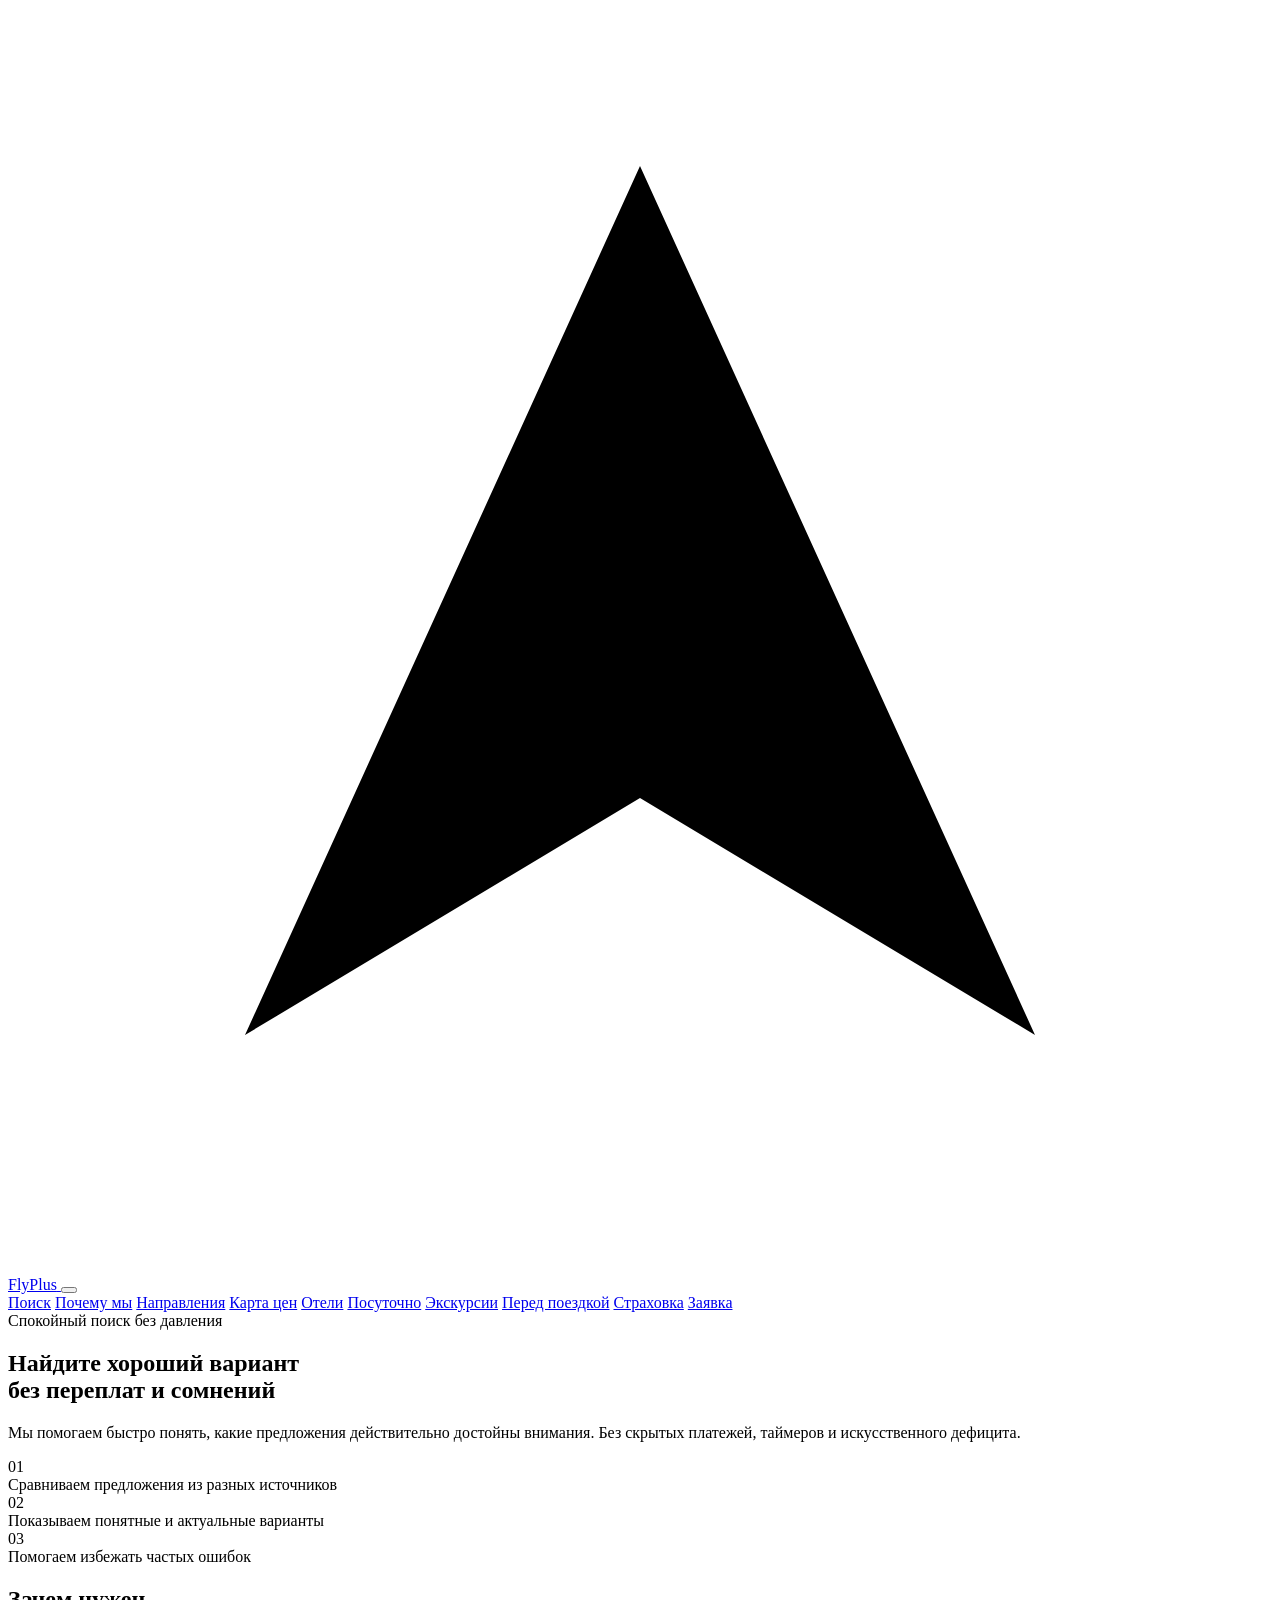
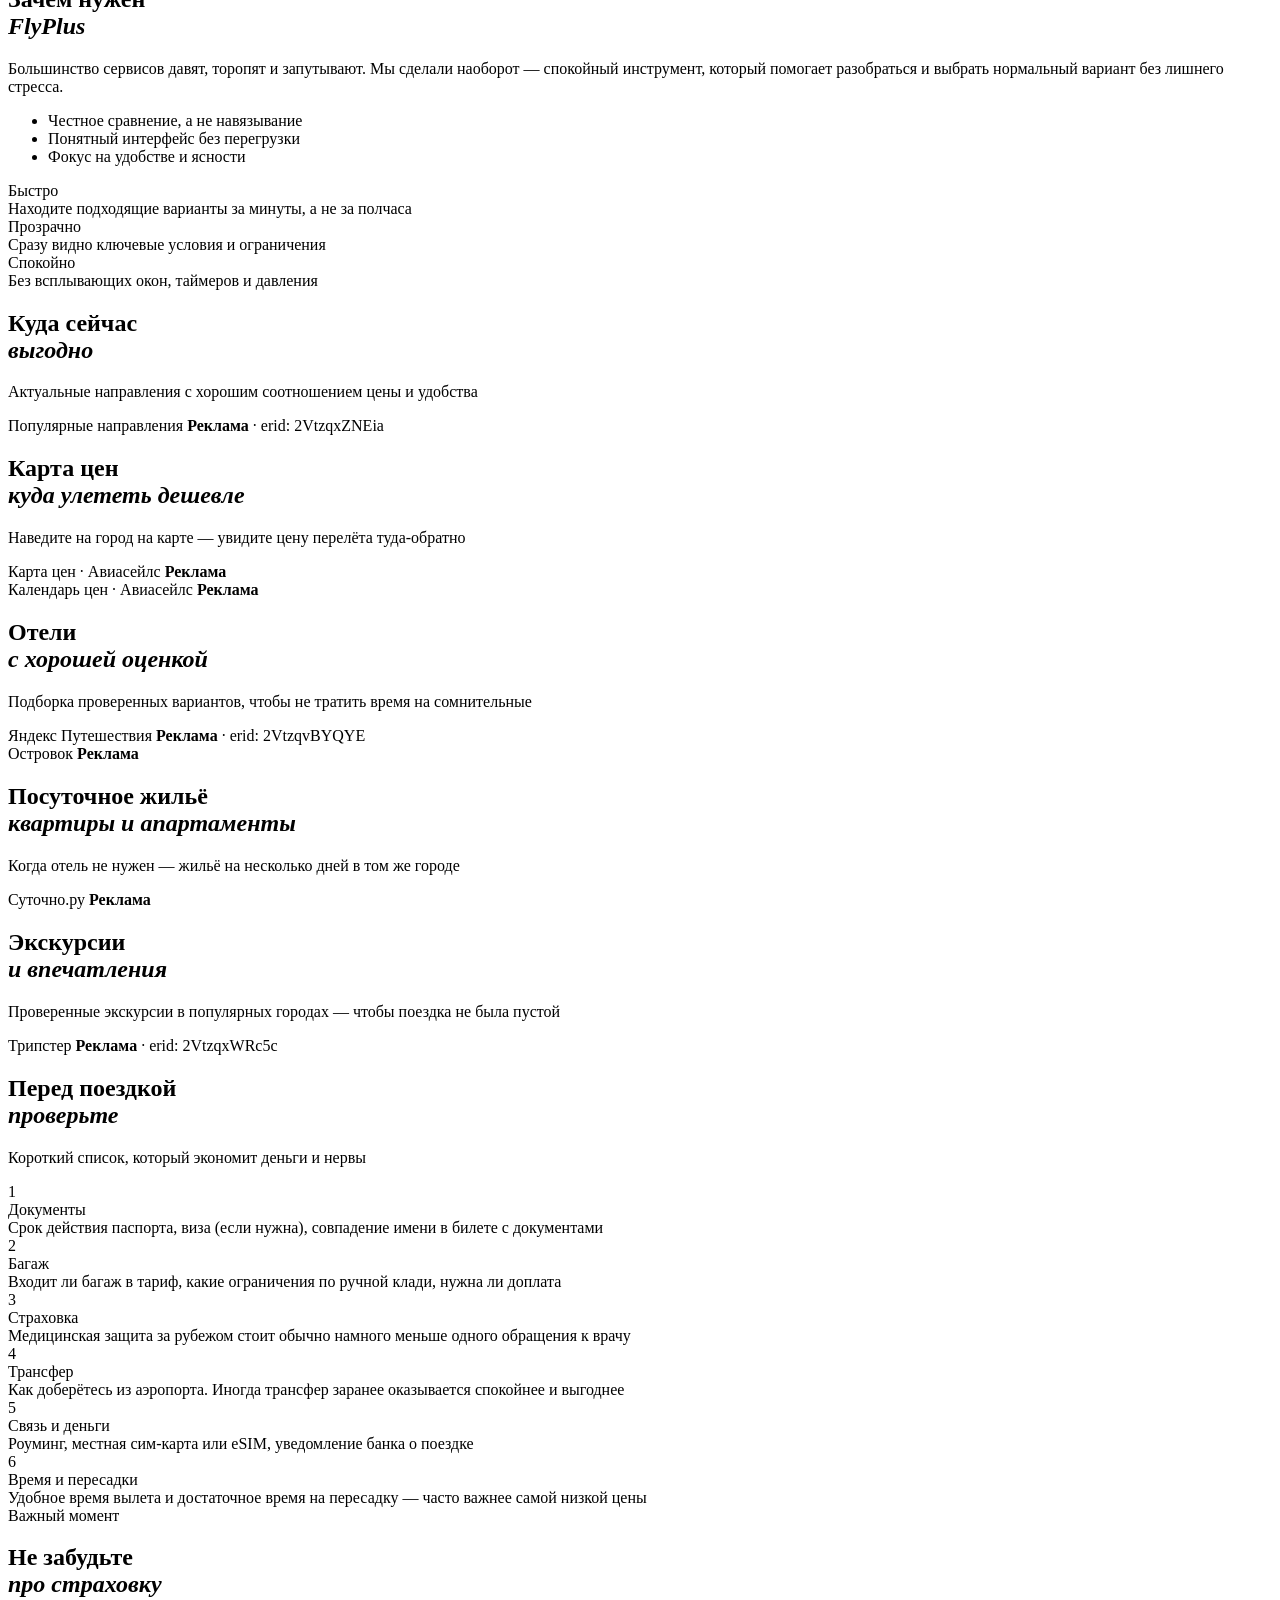
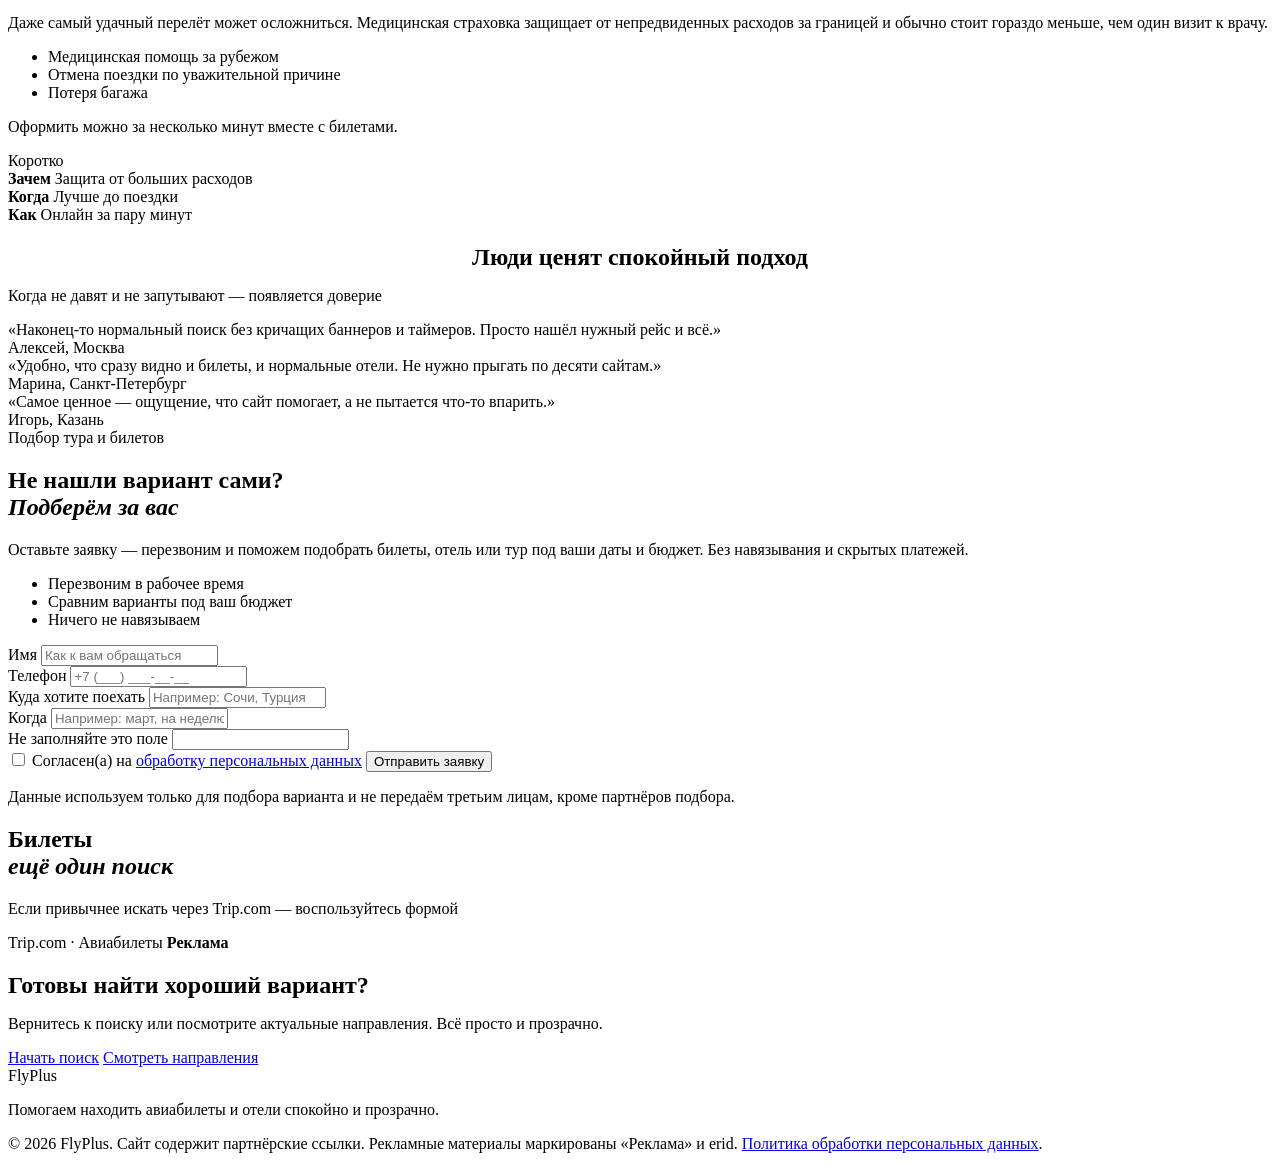
==== commit 318cbca0: "Add files via upload" ====
--- a/index.html
+++ b/index.html
@@ -33,6 +33,11 @@
        до замены (не цифры) код не выполняется и запросов к mc.yandex.ru нет. -->
   <script>
     window.YM_ID = 'XXXXXXXX';
+    // Канал отправки заявок: сайт статический (без PHP), данные уходят в Google
+    // Таблицу через Google Apps Script (own web app, CORS: * подтверждён).
+    // Отправка — простой POST (Content-Type: text/plain), CORS-preflight не нужен.
+    // Если канал меняется — заменить URL endpoint; проверка: tests/check_site.py.
+    window.LEAD_CONFIG = { endpoint: 'https://script.google.com/macros/s/AKfycbyA_uusTR-T5fGx-kYPQJzZEk68xNfkAvoc8tSeCdADwjC4UjiES4dYju1hL-V5jta6/exec' };
     if (/^\d+$/.test(window.YM_ID)) {
       (function (m, e, t, r, i, k, a) {
         m[i] = m[i] || function () { (m[i].a = m[i].a || []).push(arguments); };
@@ -380,7 +385,7 @@
           <li>Ничего не навязываем</li>
         </ul>
       </div>
-      <form class="lead-form" id="lead-form" action="form.php" method="post" novalidate>
+      <form class="lead-form" id="lead-form" method="post" novalidate>
         <div class="lead-form__row">
           <label for="lf-name">Имя</label>
           <input type="text" id="lf-name" name="name" autocomplete="name" required placeholder="Как к вам обращаться">
@@ -407,6 +412,9 @@
           <span>Согласен(а) на <a href="policy.html" target="_blank" rel="noopener">обработку персональных данных</a></span>
         </label>
         <div class="lead-form__errors" id="lead-form-errors" role="alert" hidden></div>
+        <noscript>
+          <p class="lead-form__note">Отправка заявок требует включённого JavaScript — включите его и повторите отправку.</p>
+        </noscript>
         <button class="btn btn-primary lead-form__submit" type="submit">Отправить заявку</button>
         <p class="lead-form__note">Данные используем только для подбора варианта и не передаём третьим лицам, кроме партнёров подбора.</p>
       </form>
